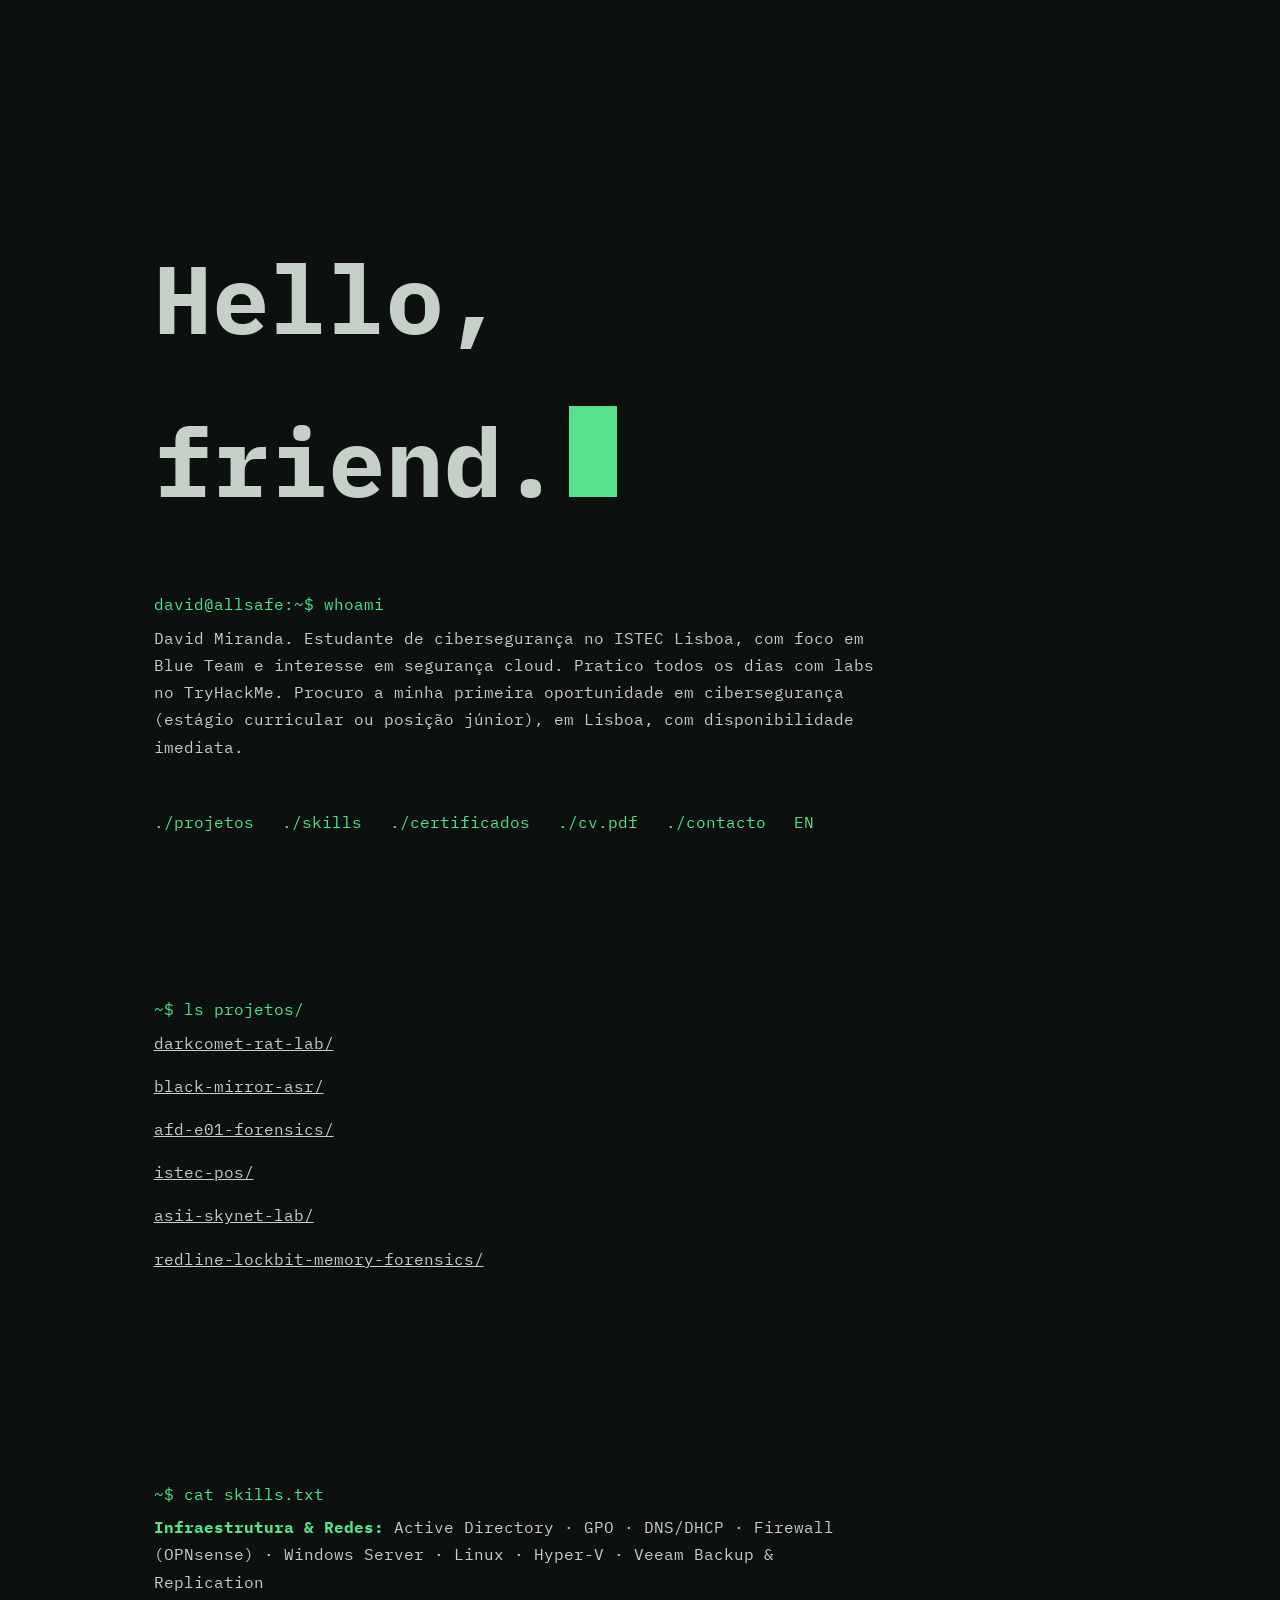
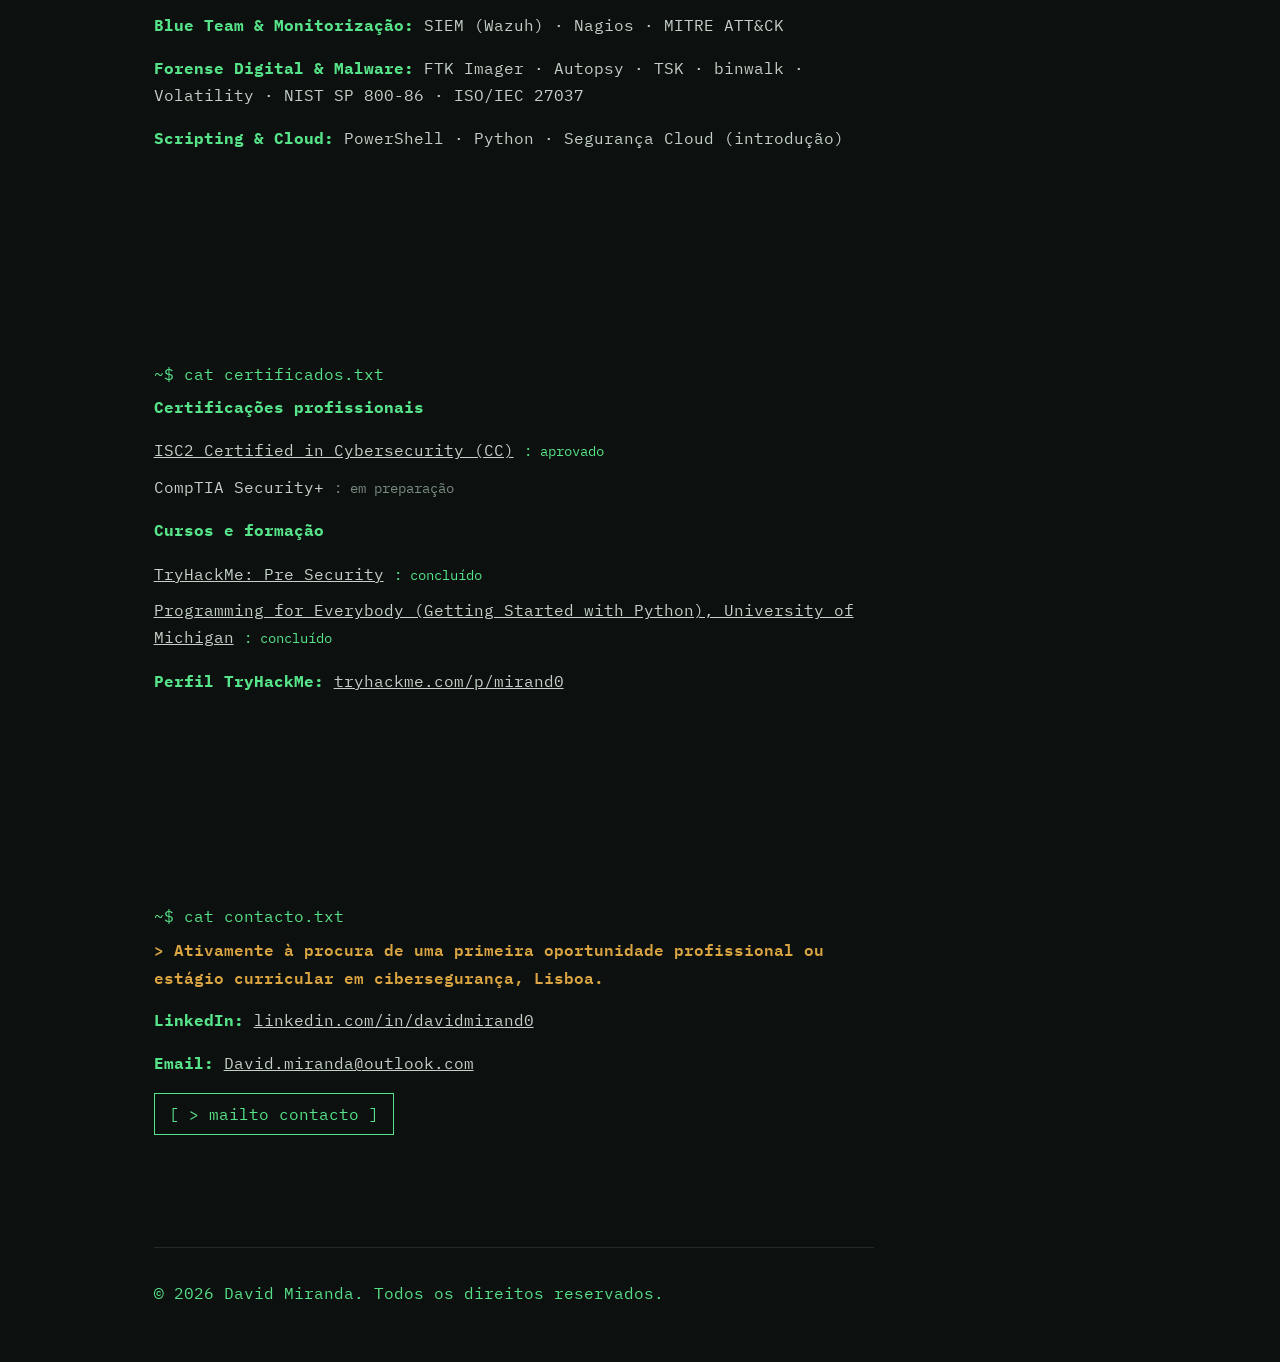
==== index.html @ 4b86c05f "rename CVs, add SIEM to skills, tighten wording" ====
<!doctype html>
<html lang="pt-PT">
<head>
  <meta charset="utf-8">
  <meta name="viewport" content="width=device-width, initial-scale=1">
  <title>David Miranda | Estudante de Cibersegurança</title>
  <meta name="description" content="David Miranda, Estudante de Cibersegurança em Lisboa (ISTEC), com foco em Blue Team. Labs práticos de análise de malware, forense digital e resposta a incidentes. À procura de uma primeira oportunidade profissional ou estágio curricular em cibersegurança, Lisboa.">
  <meta property="og:title" content="David Miranda | Estudante de Cibersegurança">
  <meta property="og:description" content="Estudante de cibersegurança em Lisboa (ISTEC), foco em Blue Team. Labs de malware, forense digital e resposta a incidentes.">
  <meta property="og:type" content="website">
  <meta property="og:url" content="https://david-allsafe.github.io">
  <meta name="twitter:card" content="summary">
  <link rel="canonical" href="https://david-allsafe.github.io/">
  <link rel="alternate" hreflang="pt-pt" href="https://david-allsafe.github.io/">
  <link rel="alternate" hreflang="en" href="https://david-allsafe.github.io/en/">
  <link rel="alternate" hreflang="x-default" href="https://david-allsafe.github.io/">
  <link href="https://fonts.googleapis.com/css2?family=IBM+Plex+Mono:wght@400;500;600&display=swap" rel="stylesheet">
  <link rel="stylesheet" href="assets/css/style.css">
</head>
<body>
  <main class="wrap">
    <section class="hero">
      <h1>Hello, friend.<span class="cursor"></span></h1>
      <p class="prompt"><span class="who">david@allsafe</span>:~$ whoami</p>
      <p class="out">David Miranda. Estudante de cibersegurança no ISTEC Lisboa, com foco em Blue Team e interesse em segurança cloud. Pratico todos os dias com labs no TryHackMe. Procuro a minha primeira oportunidade em cibersegurança (estágio curricular ou posição júnior), em Lisboa, com disponibilidade imediata.</p>
      <nav class="menu">
        <a href="#projetos">./projetos</a>
        <a href="#skills">./skills</a>
        <a href="#certificados">./certificados</a>
        <a href="assets/pdf/David-Miranda-CV-Cybersecurity-PT.pdf" target="_blank" rel="noopener">./cv.pdf</a>
        <a href="#contacto">./contacto</a>
        <a href="en/index.html">EN</a>
      </nav>
    </section>

    <section id="projetos">
      <p class="prompt">~$ ls projetos/</p>
      <p class="out"><a class="link-plain" href="projetos/darkcomet-rat-lab.html">darkcomet-rat-lab/</a></p>
      <p class="out"><a class="link-plain" href="projetos/black-mirror-asr.html">black-mirror-asr/</a></p>
      <p class="out"><a class="link-plain" href="projetos/afd-e01-forensics.html">afd-e01-forensics/</a></p>
      <p class="out"><a class="link-plain" href="projetos/istec-pos.html">istec-pos/</a></p>
      <p class="out"><a class="link-plain" href="projetos/asii-skynet-lab.html">asii-skynet-lab/</a></p>
      <p class="out"><a class="link-plain" href="projetos/redline-lockbit-memory-forensics.html">redline-lockbit-memory-forensics/</a></p>
    </section>

    <section id="skills">
      <p class="prompt">~$ cat skills.txt</p>
      <p class="out"><strong class="label-accent">Infraestrutura &amp; Redes:</strong> Active Directory · GPO · DNS/DHCP · Firewall (OPNsense) · Windows Server · Linux · Hyper-V · Veeam Backup &amp; Replication</p>
      <p class="out"><strong class="label-accent">Blue Team &amp; Monitorização:</strong> SIEM (Wazuh) · Nagios · MITRE ATT&amp;CK</p>
      <p class="out"><strong class="label-accent">Forense Digital &amp; Malware:</strong> FTK Imager · Autopsy · TSK · binwalk · Volatility · NIST SP 800-86 · ISO/IEC 27037</p>
      <p class="out"><strong class="label-accent">Scripting &amp; Cloud:</strong> PowerShell · Python · Segurança Cloud (introdução)</p>
    </section>

    <section id="certificados">
      <p class="prompt">~$ cat certificados.txt</p>
      <p class="out"><strong class="label-accent">Certificações profissionais</strong></p>
      <ul class="certs out">
        <li><a class="link-plain" href="https://www.credly.com/badges/8df6ef1b-4b24-4342-822d-d12e6c65b295/linked_in_profile" target="_blank" rel="noopener">ISC2 Certified in Cybersecurity (CC)</a> <span class="status done">: aprovado</span></li>
        <li>CompTIA Security+ <span class="status">: em preparação</span></li>
      </ul>
      <p class="out"><strong class="label-accent">Cursos e formação</strong></p>
      <ul class="certs out">
        <li><a class="link-plain" href="https://tryhackme.com/certificate/THM-VMQDNPASMS" target="_blank" rel="noopener">TryHackMe: Pre Security</a> <span class="status done">: concluído</span></li>
        <li><a class="link-plain" href="https://www.coursera.org/account/accomplishments/verify/I15FJKMC2913" target="_blank" rel="noopener">Programming for Everybody (Getting Started with Python), University of Michigan</a> <span class="status done">: concluído</span></li>
      </ul>
      <p class="out"><strong class="label-accent">Perfil TryHackMe:</strong> <a class="link-plain" href="https://tryhackme.com/p/mirand0" target="_blank" rel="noopener">tryhackme.com/p/mirand0</a></p>
    </section>

    <section id="contacto">
      <p class="prompt">~$ cat contacto.txt</p>
      <p class="out warn-line">&gt; Ativamente à procura de uma primeira oportunidade profissional ou estágio curricular em cibersegurança, Lisboa.</p>
      <p class="out"><strong class="label-accent">LinkedIn:</strong> <a class="link-plain" href="https://www.linkedin.com/in/davidmirand0/" target="_blank" rel="noopener">linkedin.com/in/davidmirand0</a></p>
      <p class="out"><strong class="label-accent">Email:</strong> <a class="link-plain" href="mailto:David.miranda@outlook.com">David.miranda@outlook.com</a></p>
      <p class="out"><a class="btn" href="mailto:David.miranda@outlook.com">[ &gt; mailto contacto ]</a></p>
    </section>
    <footer class="foot">
      <p class="prompt">&copy; 2026 David Miranda. Todos os direitos reservados.</p>
    </footer>
  </main>
</body>
</html>
---- assets/css/style.css ----
:root {
  --bg: #0c100e;
  --fg: #c5d1c8;
  --dim: #7a8c80;
  --accent: #57e389;
  --warn: #d9a441;
  --rule: #1f2b24;
}

* { box-sizing: border-box; }
html { background: var(--bg); color-scheme: dark; }
body {
  margin: 0;
  background: var(--bg);
  color: var(--fg);
  font: 400 1rem/1.7 "IBM Plex Mono", monospace;
}

.wrap {
  max-width: 72ch;
  margin-left: clamp(1.25rem, 12vw, 11rem);
  margin-right: 1.25rem;
}

a { color: var(--accent); text-decoration: underline; }
a:hover { color: #fff; }

.hero { min-height: 100vh; display: flex; flex-direction: column; justify-content: flex-end; padding: 4rem 0; }
.hero h1 { font-size: clamp(2.4rem, 9vw, 6rem); margin: 0 0 3rem; }

@media (max-width: 600px) {
  .hero { min-height: 60vh; padding: 3rem 0 2rem; }
}

.cursor {
  display: inline-block;
  width: 0.5em;
  height: 0.95em;
  background: var(--accent);
  animation: blink 1.1s steps(1) infinite;
  margin-left: 0.1em;
}
@keyframes blink { 50% { opacity: 0; } }

.prompt { margin: 0 0 0.4rem; color: var(--accent); }
.prompt .who { color: var(--accent); }
.out { margin: 0 0 1rem; }

.menu { display: flex; gap: 1.75rem; margin-top: 2rem; }
.menu a { text-decoration: none; }

section { padding: 6rem 0; }

.certs { list-style: none; padding: 0; margin: 1rem 0; }
.certs li { margin-bottom: 0.6rem; }
.certs .status { color: var(--dim); font-size: 0.85rem; }
.certs .status.done { color: var(--accent); }

.warn-line { color: var(--warn); font-weight: 600; }
.btn { display: inline-block; border: 1px solid var(--accent); padding: 0.4rem 0.9rem; text-decoration: none; }
.btn:hover { background: var(--accent); color: var(--bg); }
.foot { padding: 2rem 0 3rem; border-top: 1px solid var(--rule); }

.label-accent { color: var(--accent); }
.link-plain { color: var(--fg); }
.link-plain:hover { color: var(--accent); }
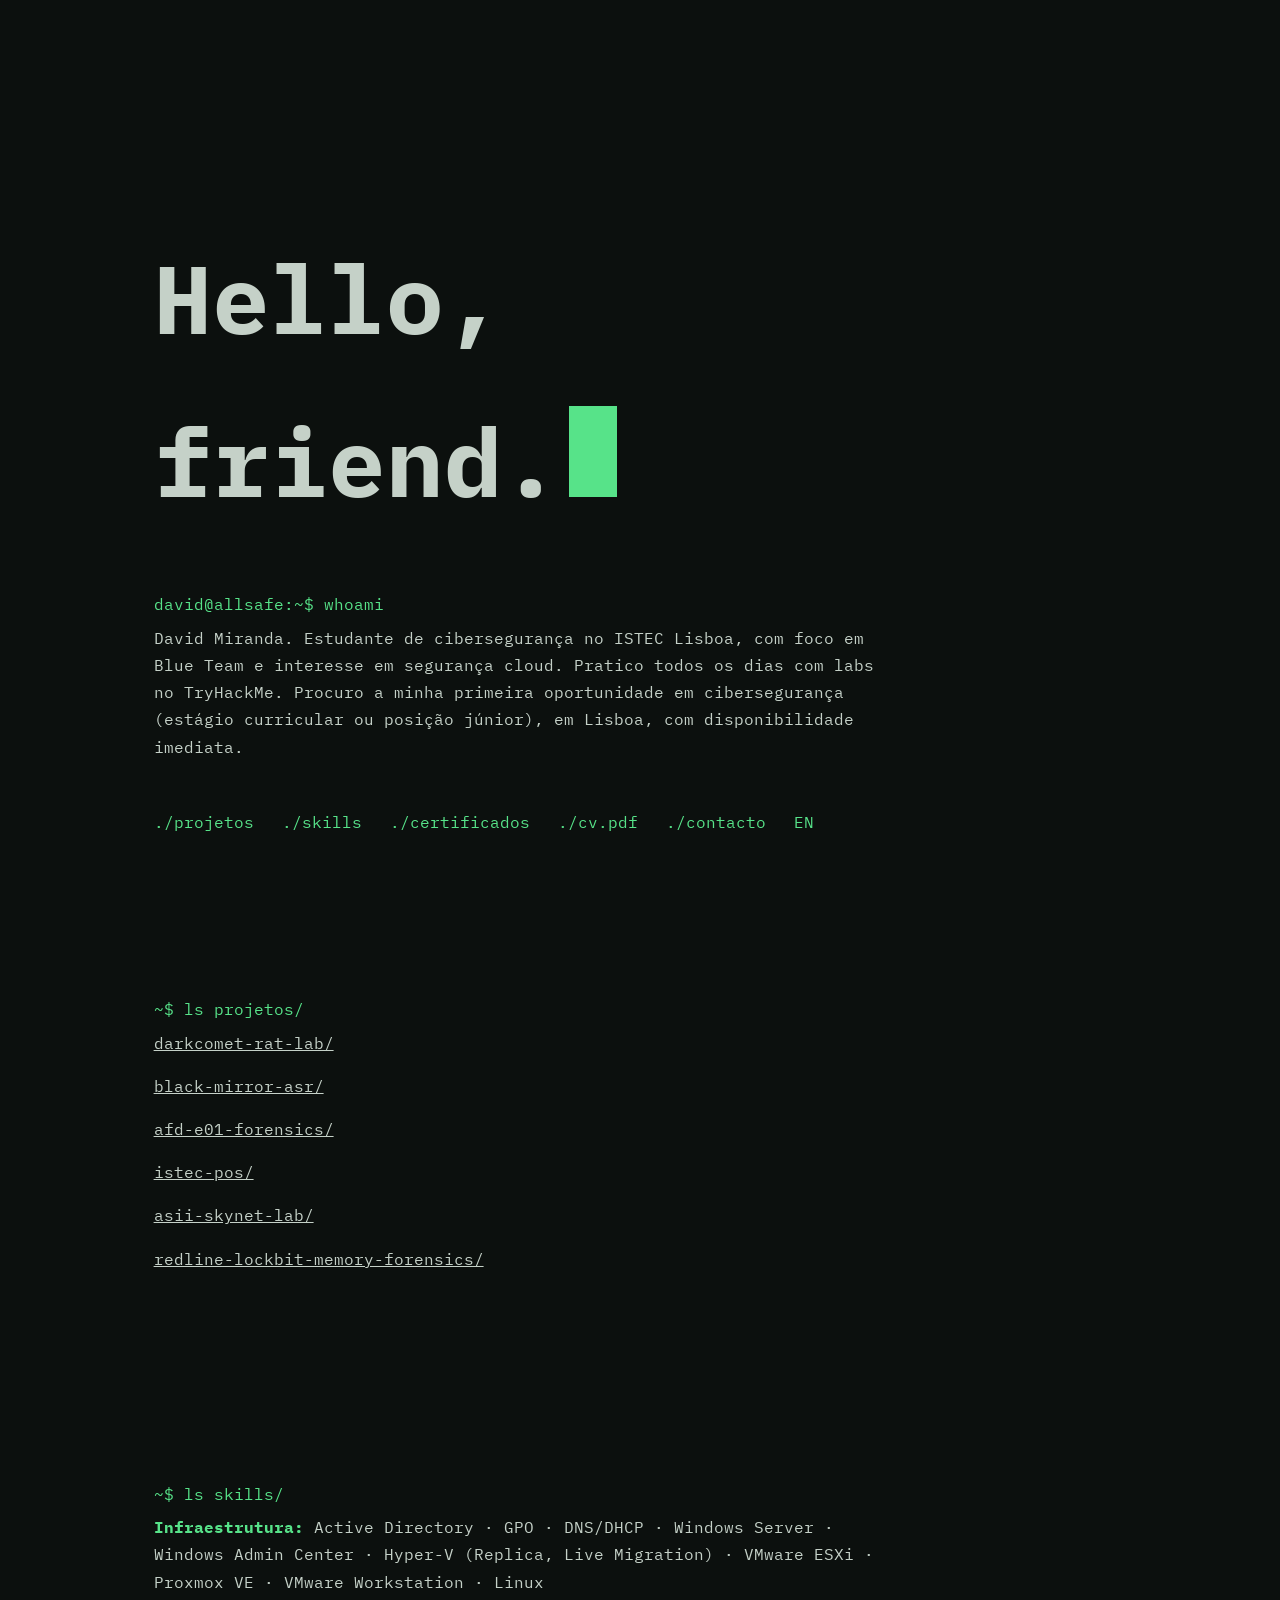
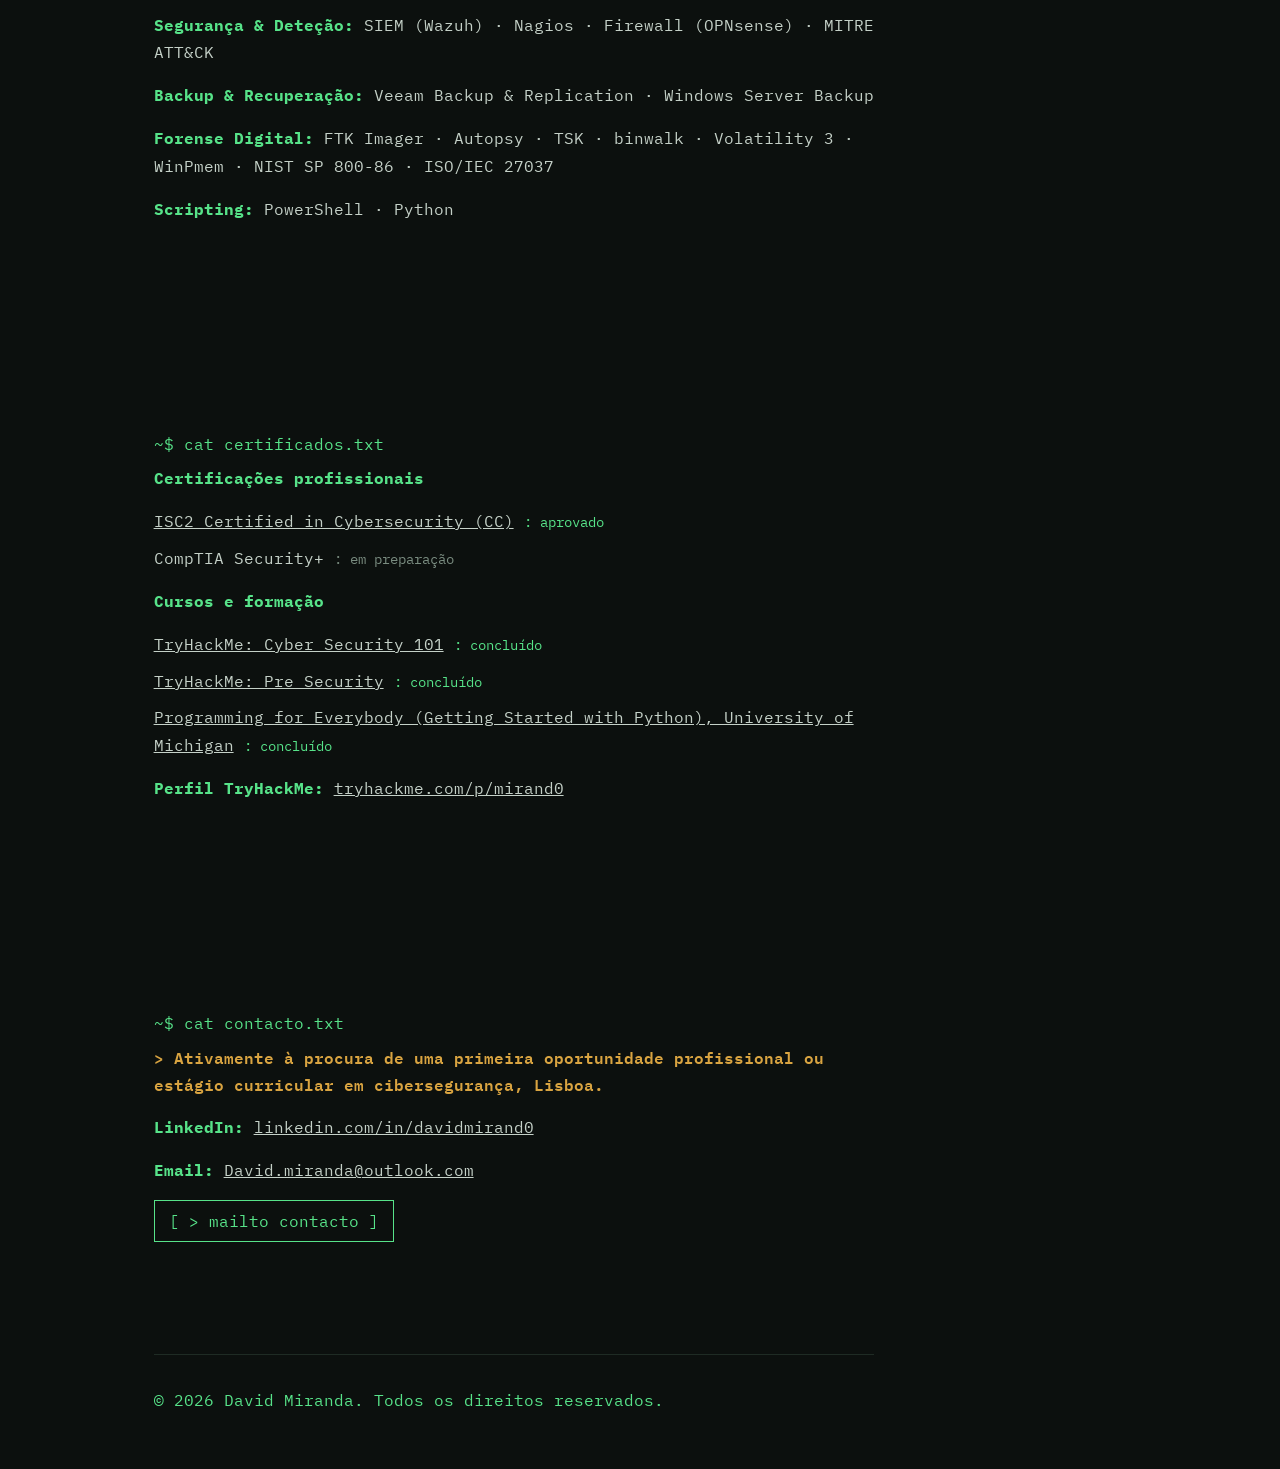
==== commit df0507d0: "Adiciona Cyber Security 101, repõe skills em 5 categorias e atualiza CVs" ====
--- a/index.html
+++ b/index.html
@@ -44,11 +44,12 @@
     </section>
 
     <section id="skills">
-      <p class="prompt">~$ cat skills.txt</p>
-      <p class="out"><strong class="label-accent">Infraestrutura &amp; Redes:</strong> Active Directory · GPO · DNS/DHCP · Firewall (OPNsense) · Windows Server · Linux · Hyper-V · Veeam Backup &amp; Replication</p>
-      <p class="out"><strong class="label-accent">Blue Team &amp; Monitorização:</strong> SIEM (Wazuh) · Nagios · MITRE ATT&amp;CK</p>
-      <p class="out"><strong class="label-accent">Forense Digital &amp; Malware:</strong> FTK Imager · Autopsy · TSK · binwalk · Volatility · NIST SP 800-86 · ISO/IEC 27037</p>
-      <p class="out"><strong class="label-accent">Scripting &amp; Cloud:</strong> PowerShell · Python · Segurança Cloud (introdução)</p>
+      <p class="prompt">~$ ls skills/</p>
+      <p class="out"><strong class="label-accent">Infraestrutura:</strong> Active Directory · GPO · DNS/DHCP · Windows Server · Windows Admin Center · Hyper-V (Replica, Live Migration) · VMware ESXi · Proxmox VE · VMware Workstation · Linux</p>
+      <p class="out"><strong class="label-accent">Segurança &amp; Deteção:</strong> SIEM (Wazuh) · Nagios · Firewall (OPNsense) · MITRE ATT&amp;CK</p>
+      <p class="out"><strong class="label-accent">Backup &amp; Recuperação:</strong> Veeam Backup &amp; Replication · Windows Server Backup</p>
+      <p class="out"><strong class="label-accent">Forense Digital:</strong> FTK Imager · Autopsy · TSK · binwalk · Volatility 3 · WinPmem · NIST SP 800-86 · ISO/IEC 27037</p>
+      <p class="out"><strong class="label-accent">Scripting:</strong> PowerShell · Python</p>
     </section>
 
     <section id="certificados">
@@ -60,6 +61,7 @@
       </ul>
       <p class="out"><strong class="label-accent">Cursos e formação</strong></p>
       <ul class="certs out">
+        <li><a class="link-plain" href="https://tryhackme.com/certificate/THM-J9HGJUONCI" target="_blank" rel="noopener">TryHackMe: Cyber Security 101</a> <span class="status done">: concluído</span></li>
         <li><a class="link-plain" href="https://tryhackme.com/certificate/THM-VMQDNPASMS" target="_blank" rel="noopener">TryHackMe: Pre Security</a> <span class="status done">: concluído</span></li>
         <li><a class="link-plain" href="https://www.coursera.org/account/accomplishments/verify/I15FJKMC2913" target="_blank" rel="noopener">Programming for Everybody (Getting Started with Python), University of Michigan</a> <span class="status done">: concluído</span></li>
       </ul>
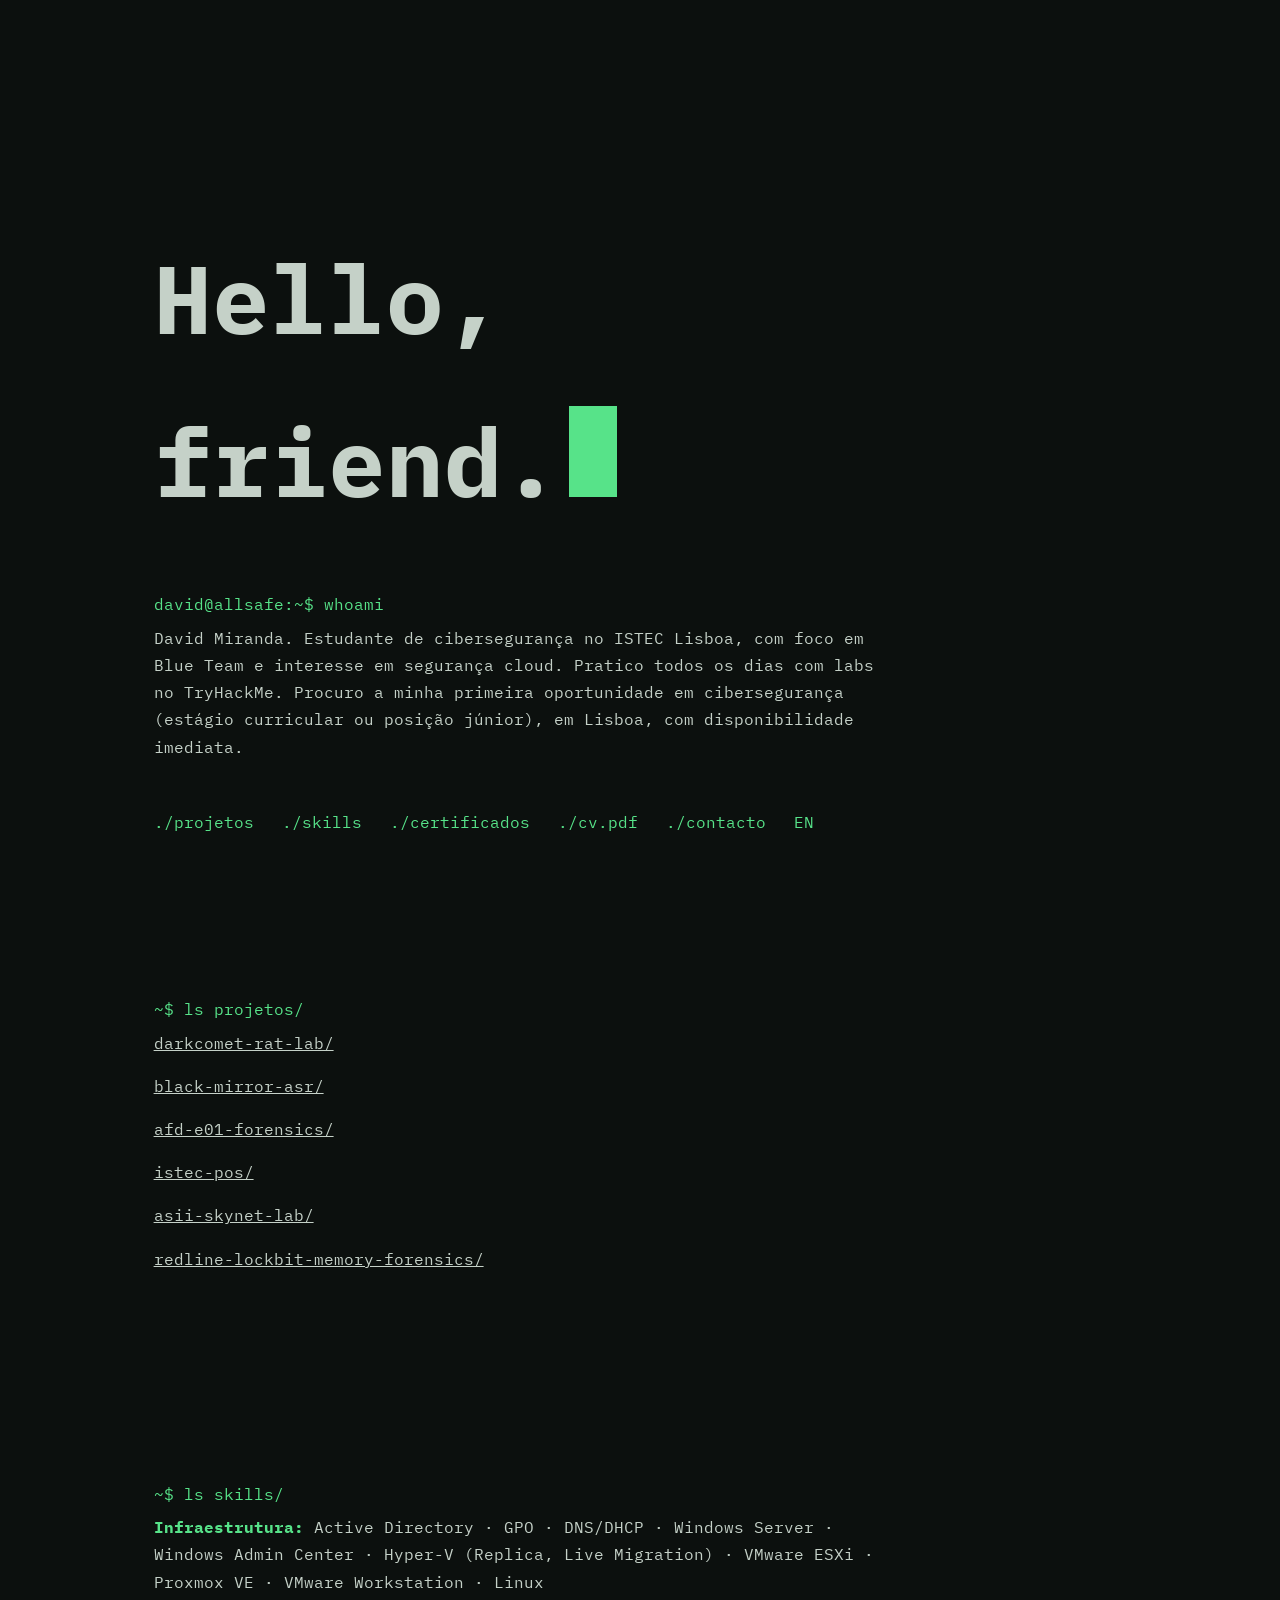
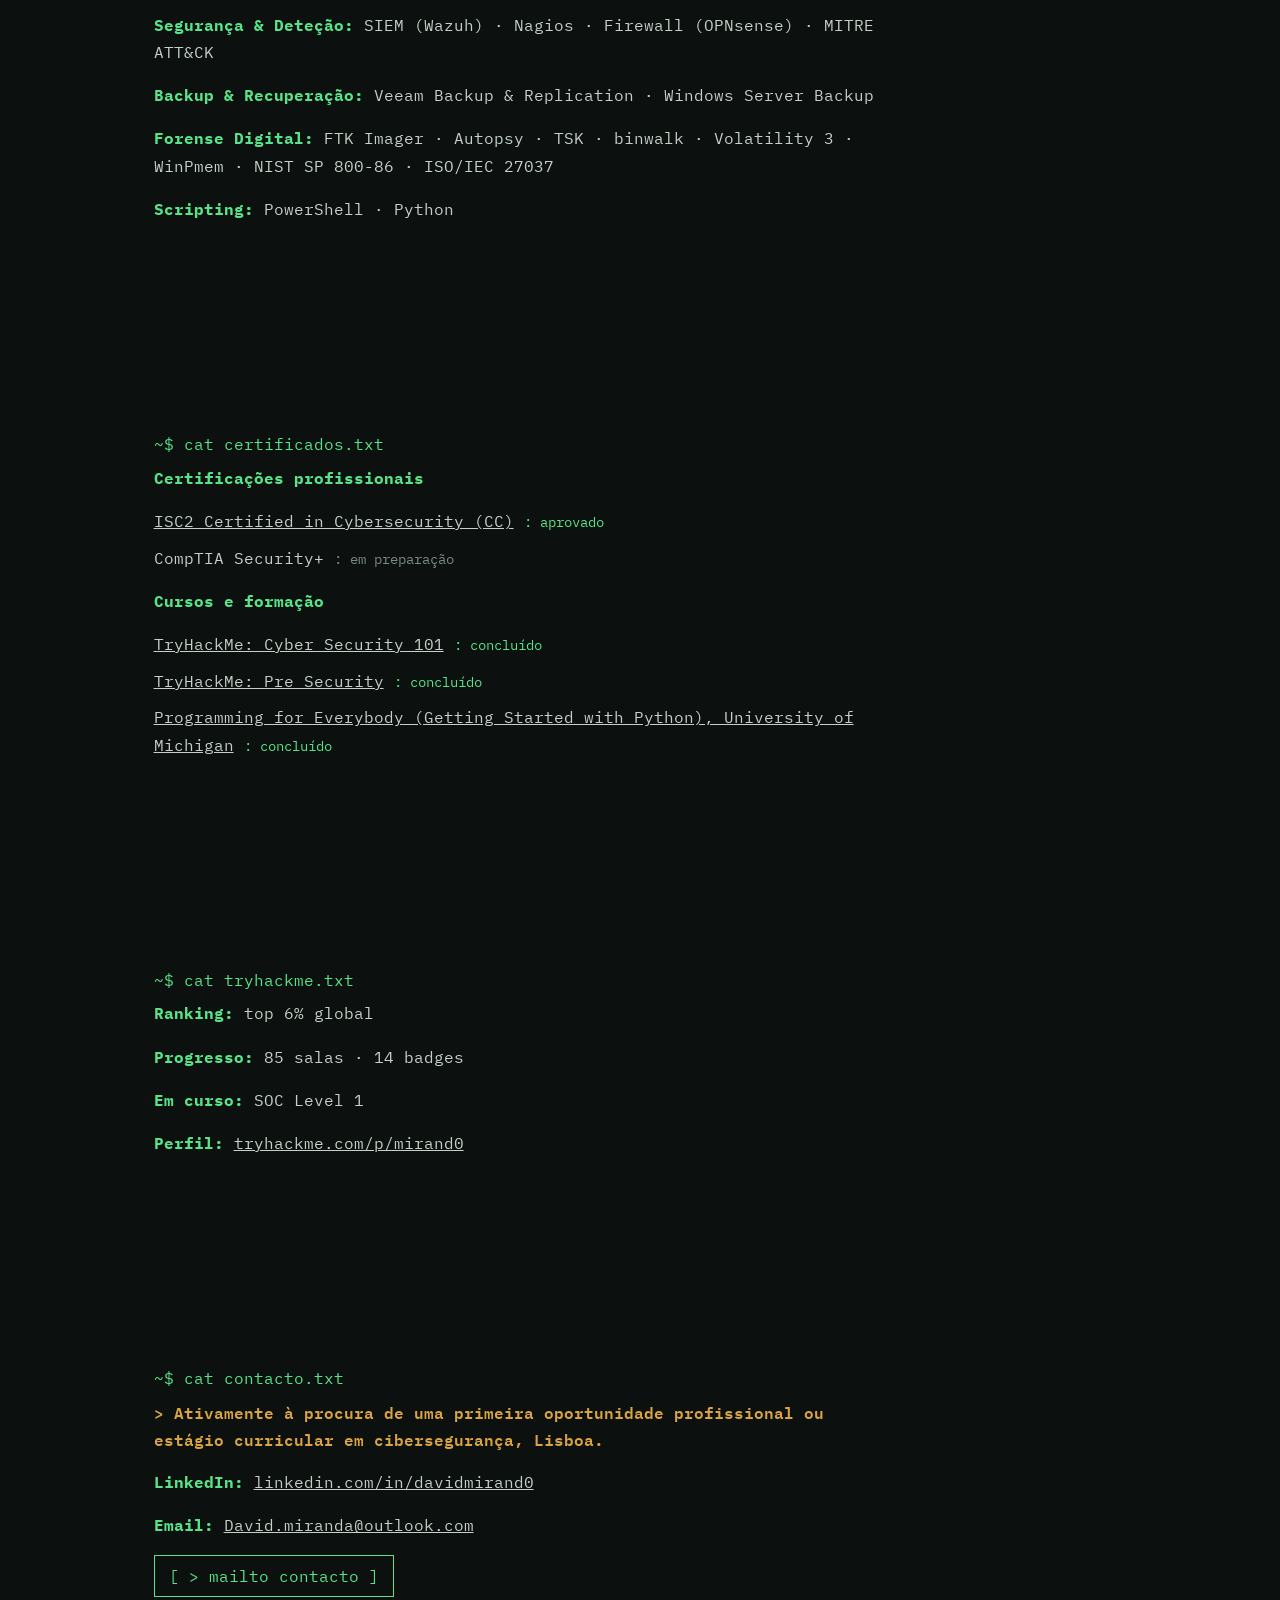
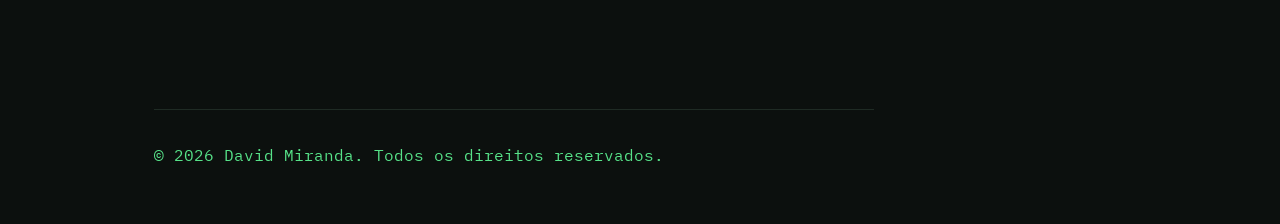
==== commit 0b443b9c: "Secção TryHackMe" ====
--- a/index.html
+++ b/index.html
@@ -65,7 +65,14 @@
         <li><a class="link-plain" href="https://tryhackme.com/certificate/THM-VMQDNPASMS" target="_blank" rel="noopener">TryHackMe: Pre Security</a> <span class="status done">: concluído</span></li>
         <li><a class="link-plain" href="https://www.coursera.org/account/accomplishments/verify/I15FJKMC2913" target="_blank" rel="noopener">Programming for Everybody (Getting Started with Python), University of Michigan</a> <span class="status done">: concluído</span></li>
       </ul>
-      <p class="out"><strong class="label-accent">Perfil TryHackMe:</strong> <a class="link-plain" href="https://tryhackme.com/p/mirand0" target="_blank" rel="noopener">tryhackme.com/p/mirand0</a></p>
+    </section>
+
+    <section id="tryhackme">
+      <p class="prompt">~$ cat tryhackme.txt</p>
+      <p class="out"><strong class="label-accent">Ranking:</strong> top 6% global</p>
+      <p class="out"><strong class="label-accent">Progresso:</strong> 85 salas · 14 badges</p>
+      <p class="out"><strong class="label-accent">Em curso:</strong> SOC Level 1</p>
+      <p class="out"><strong class="label-accent">Perfil:</strong> <a class="link-plain" href="https://tryhackme.com/p/mirand0" target="_blank" rel="noopener">tryhackme.com/p/mirand0</a></p>
     </section>
 
     <section id="contacto">
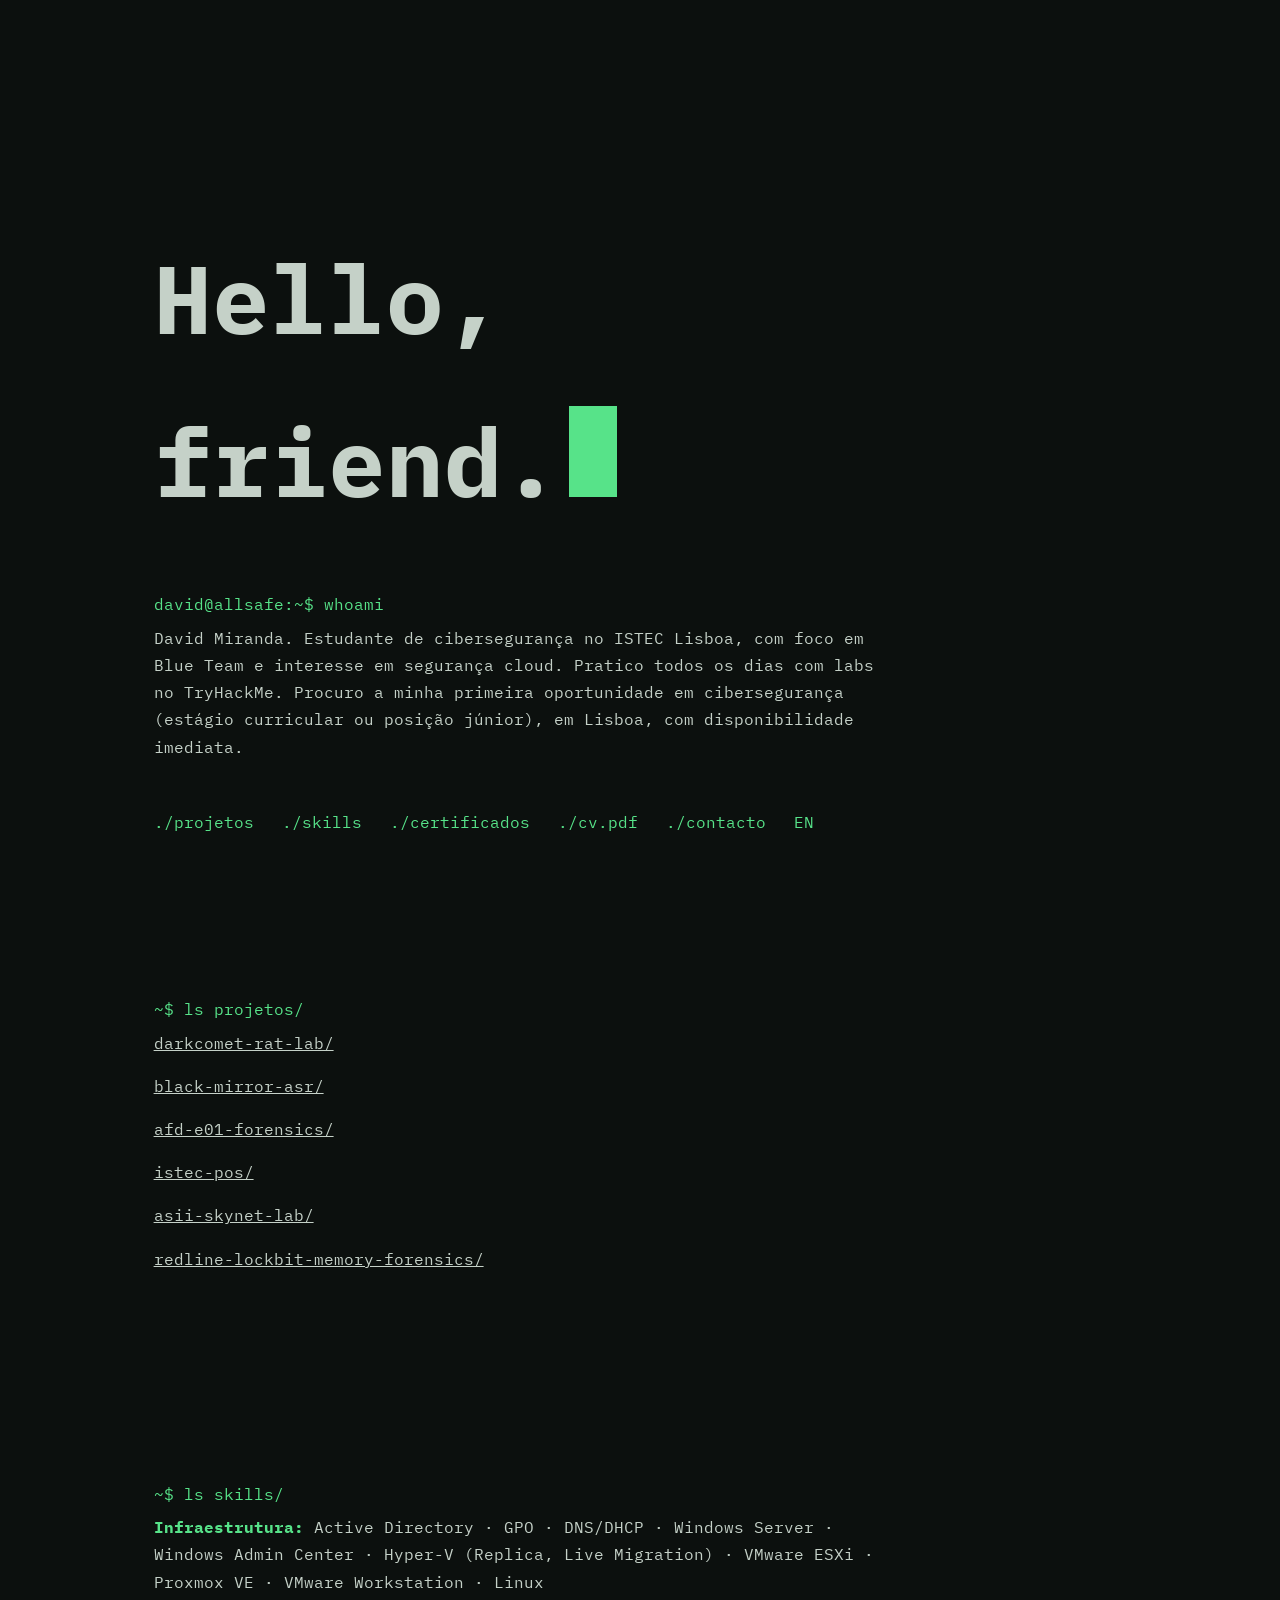
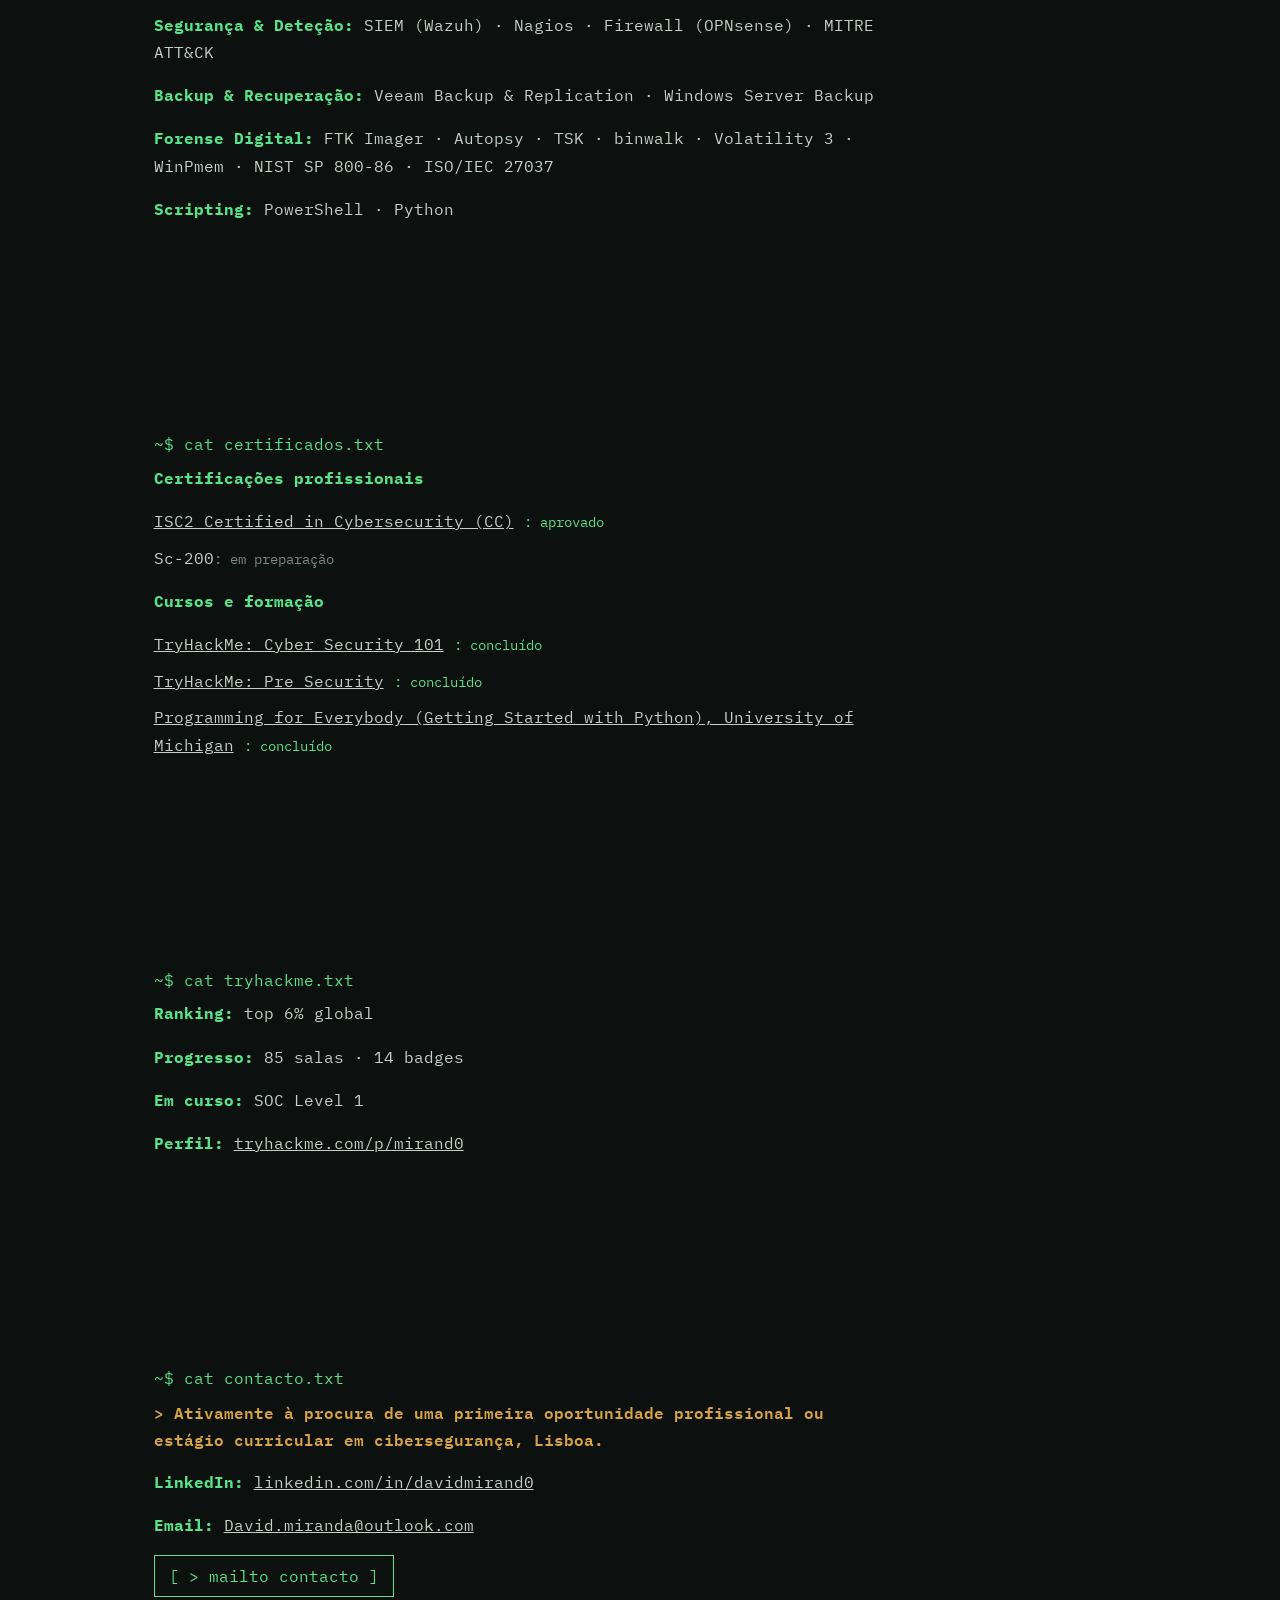
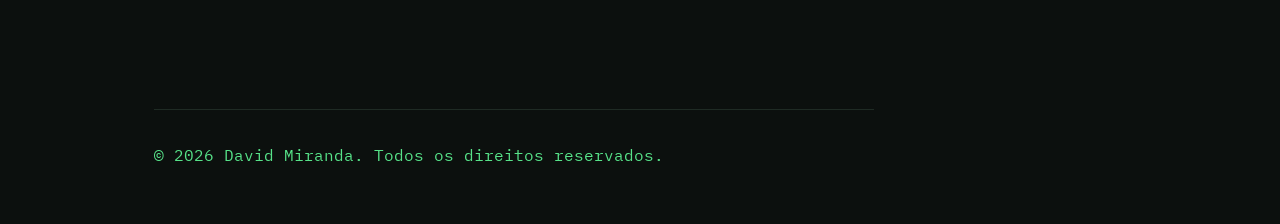
==== commit 27feac0b: "Atualiza index" ====
--- a/index.html
+++ b/index.html
@@ -57,7 +57,7 @@
       <p class="out"><strong class="label-accent">Certificações profissionais</strong></p>
       <ul class="certs out">
         <li><a class="link-plain" href="https://www.credly.com/badges/8df6ef1b-4b24-4342-822d-d12e6c65b295/linked_in_profile" target="_blank" rel="noopener">ISC2 Certified in Cybersecurity (CC)</a> <span class="status done">: aprovado</span></li>
-        <li>CompTIA Security+ <span class="status">: em preparação</span></li>
+        <li>Sc-200<span class="status">: em preparação</span></li>
       </ul>
       <p class="out"><strong class="label-accent">Cursos e formação</strong></p>
       <ul class="certs out">
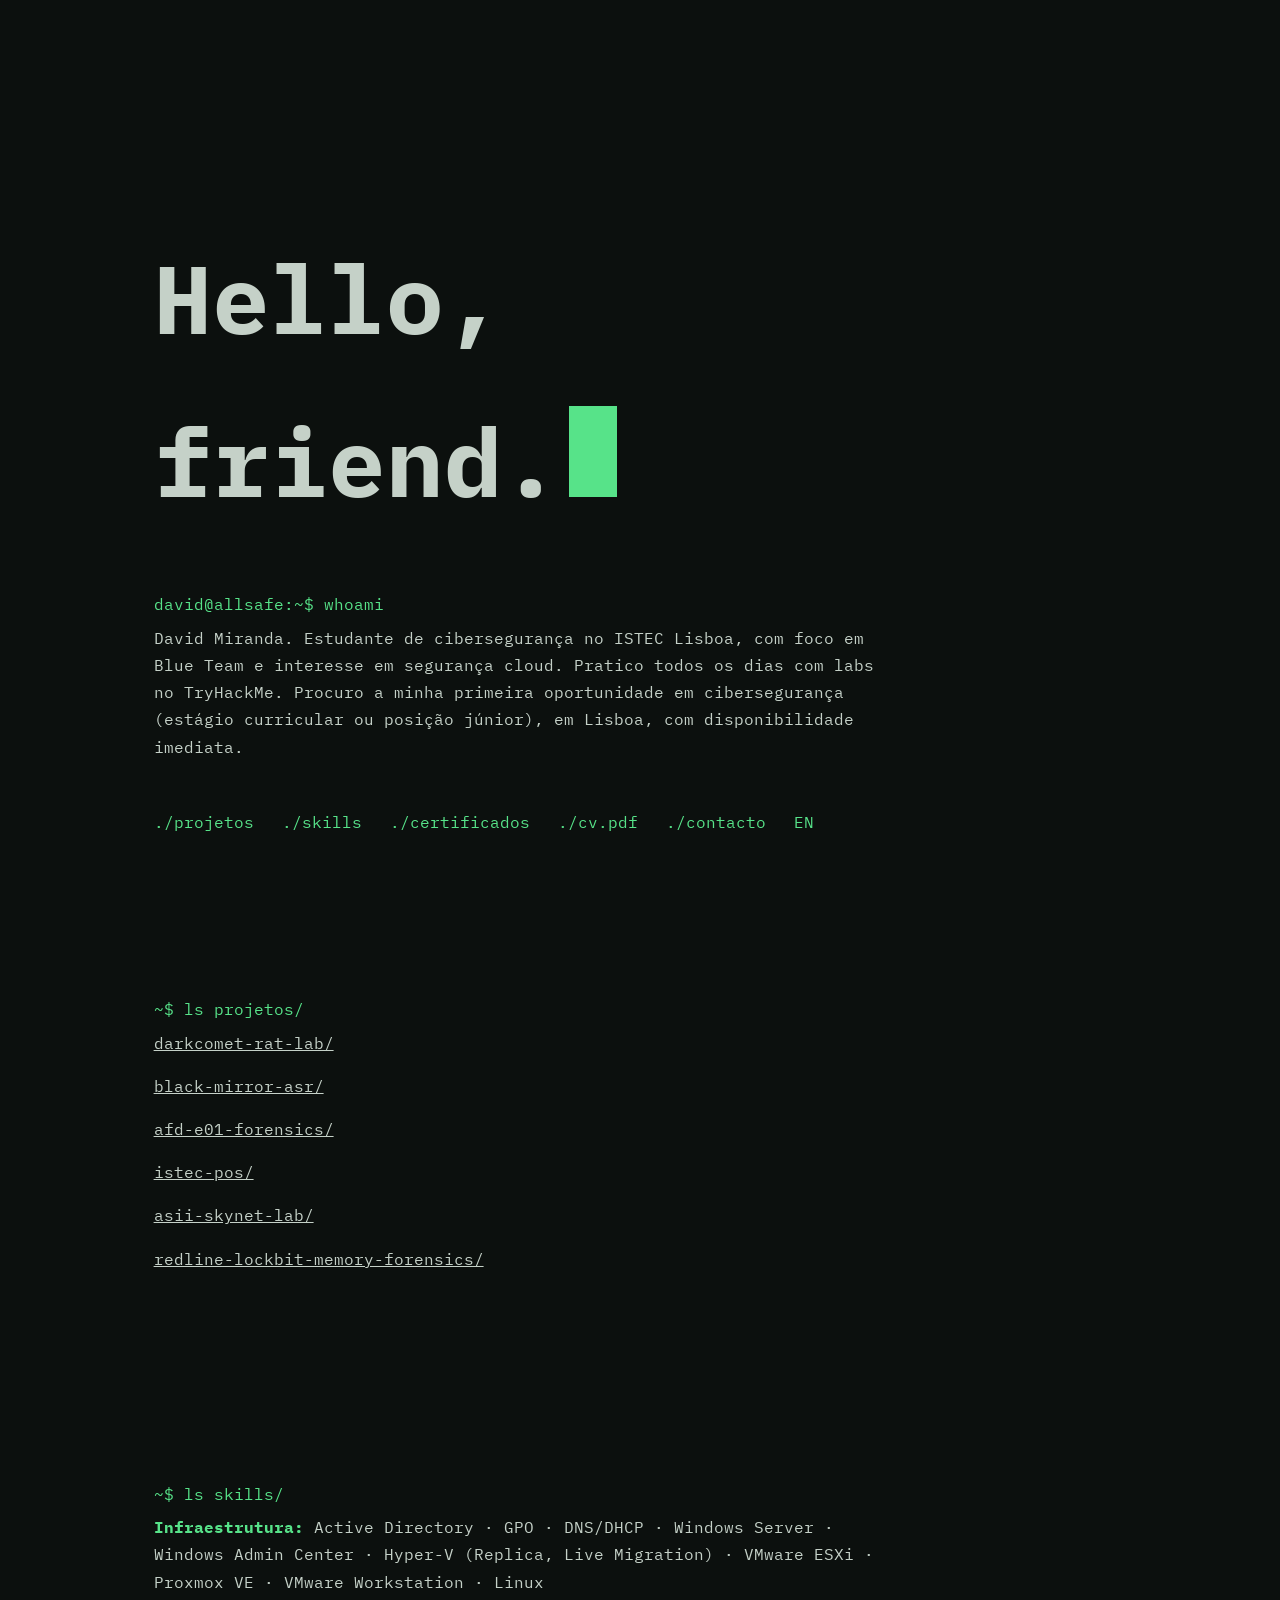
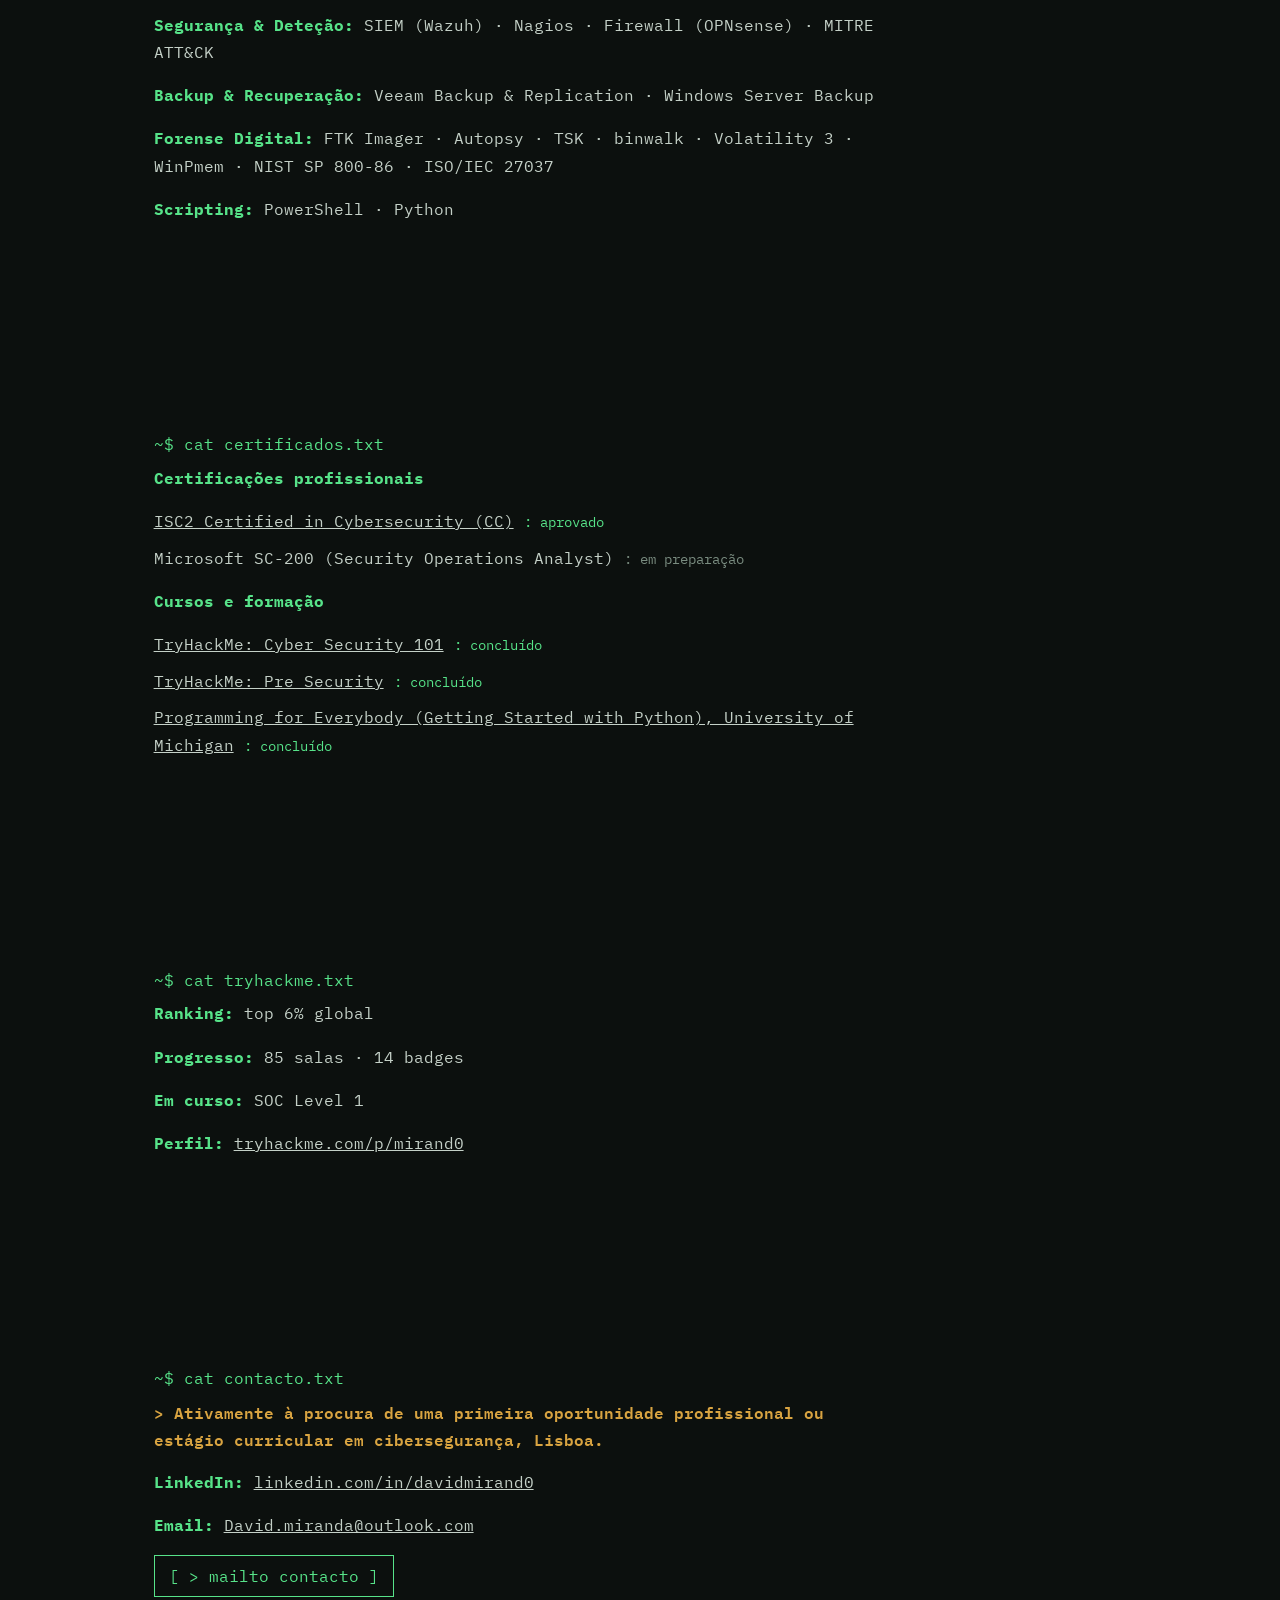
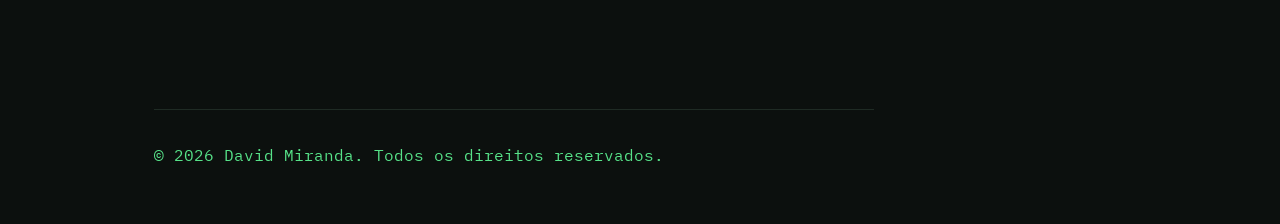
==== commit 77023018: "Corrige SC-200 e remove CV antigo" ====
--- a/index.html
+++ b/index.html
@@ -57,7 +57,7 @@
       <p class="out"><strong class="label-accent">Certificações profissionais</strong></p>
       <ul class="certs out">
         <li><a class="link-plain" href="https://www.credly.com/badges/8df6ef1b-4b24-4342-822d-d12e6c65b295/linked_in_profile" target="_blank" rel="noopener">ISC2 Certified in Cybersecurity (CC)</a> <span class="status done">: aprovado</span></li>
-        <li>Sc-200<span class="status">: em preparação</span></li>
+        <li>Microsoft SC-200 (Security Operations Analyst) <span class="status">: em preparação</span></li>
       </ul>
       <p class="out"><strong class="label-accent">Cursos e formação</strong></p>
       <ul class="certs out">
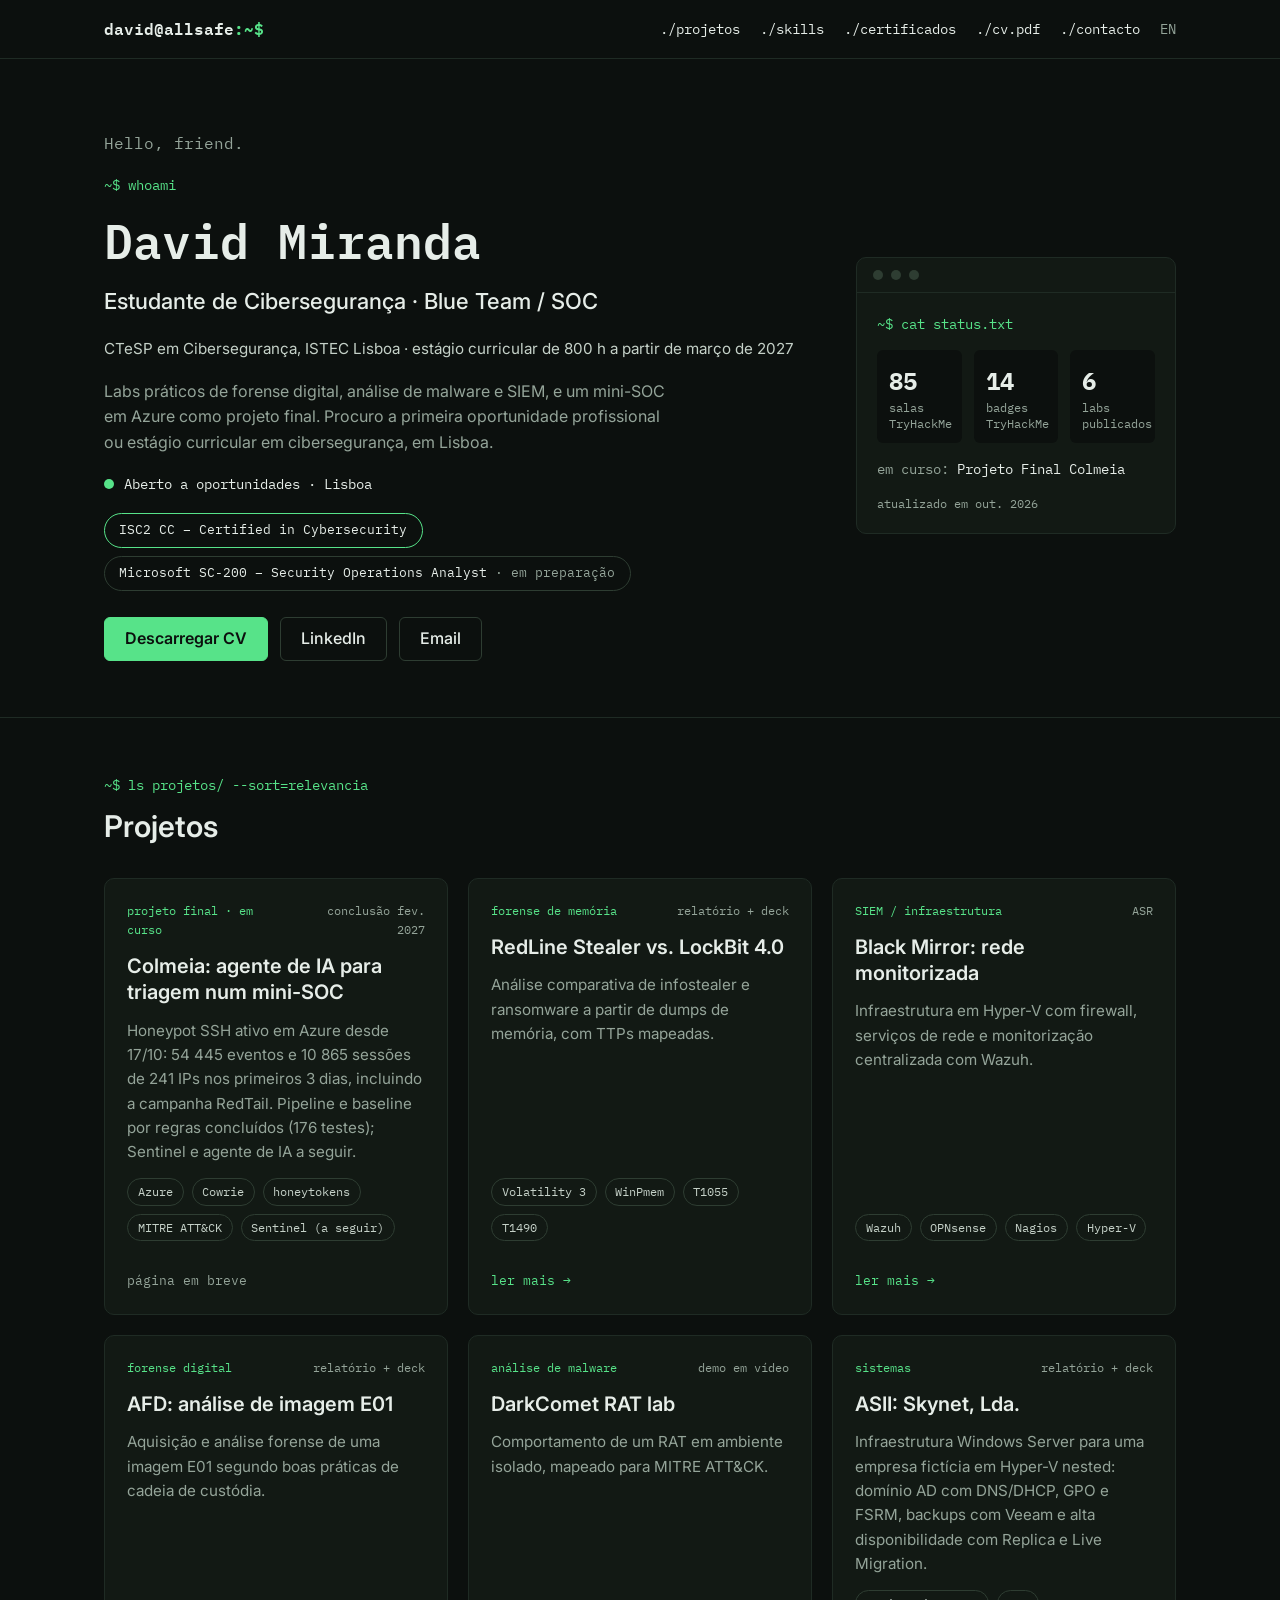
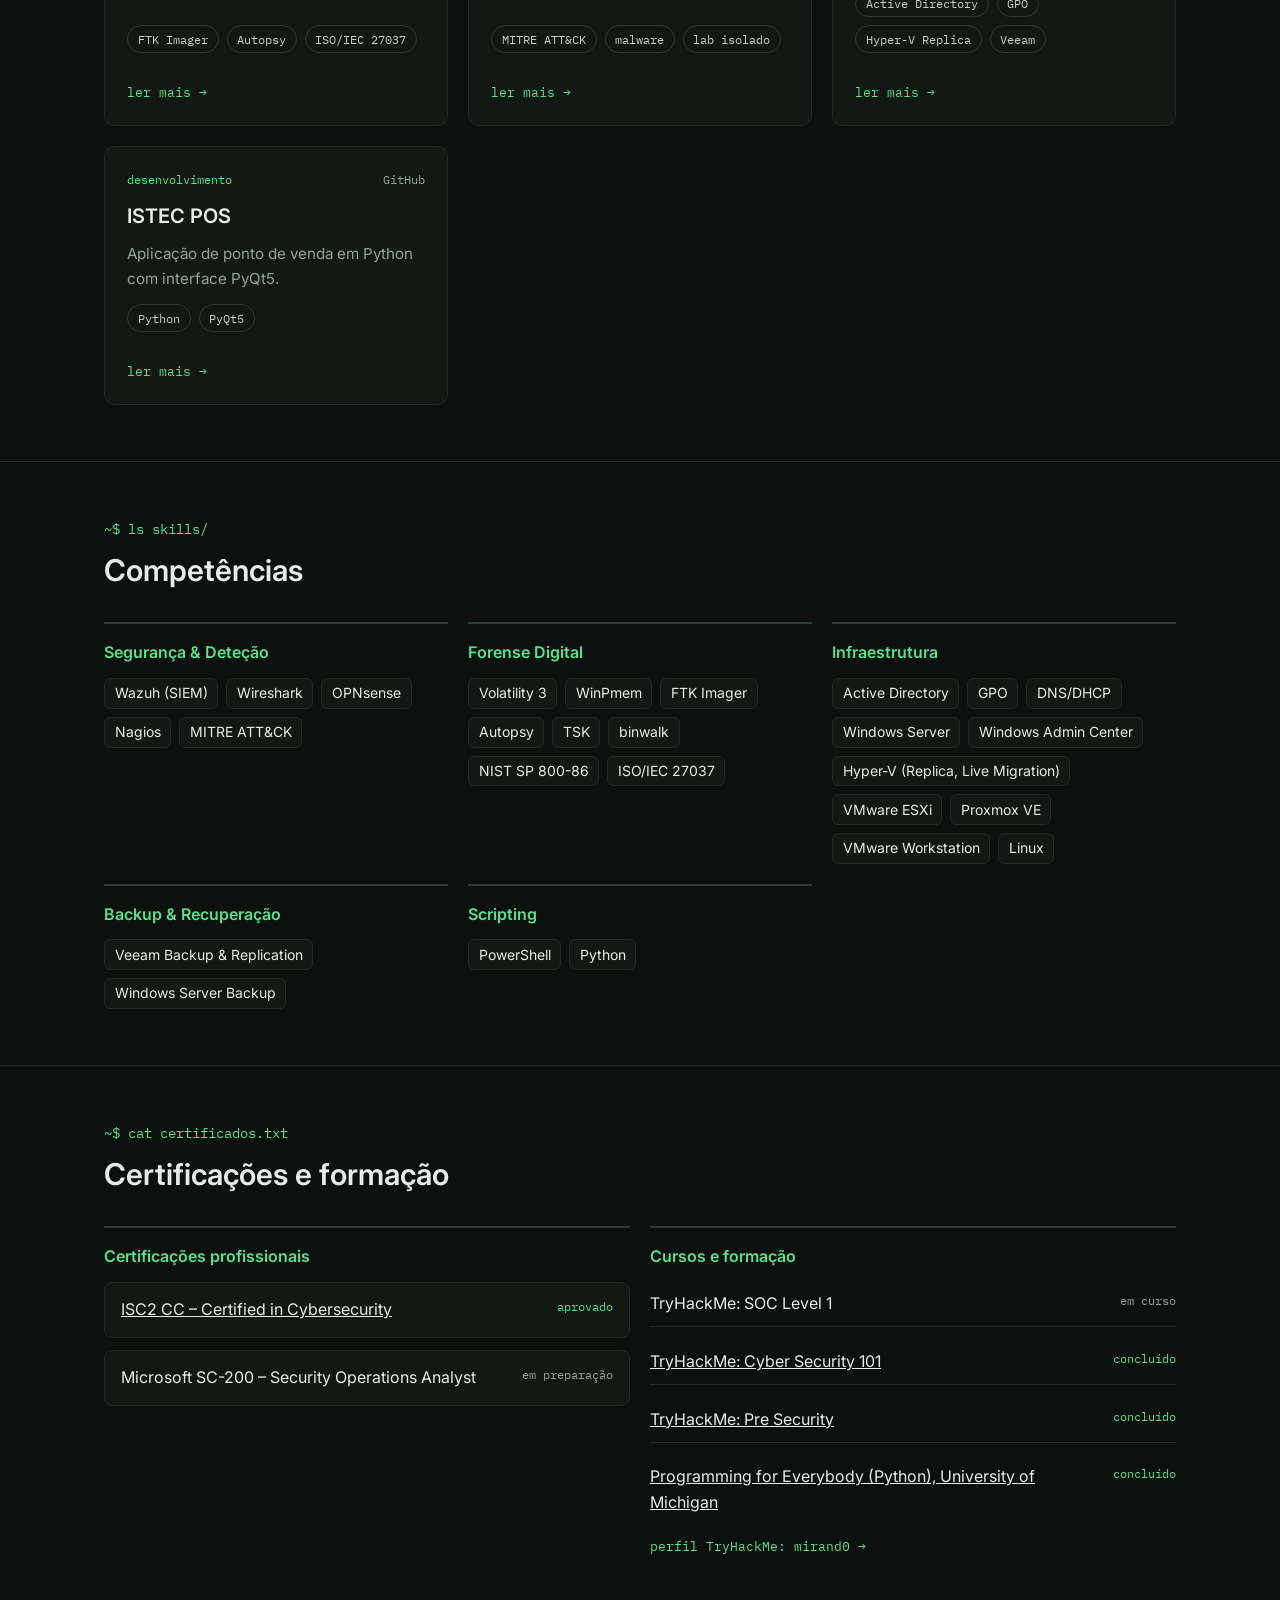
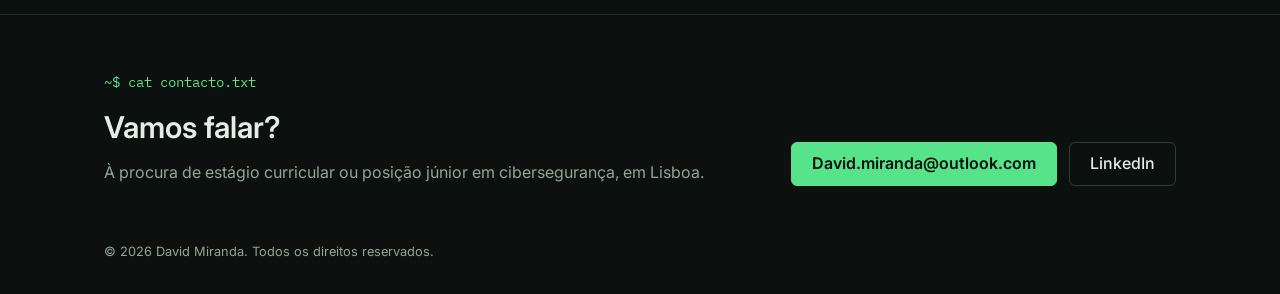
==== commit 191fe486: "Novo design da homepage, og:image e CVs atualizados" ====
--- a/index.html
+++ b/index.html
@@ -4,87 +4,196 @@
   <meta charset="utf-8">
   <meta name="viewport" content="width=device-width, initial-scale=1">
   <title>David Miranda | Estudante de Cibersegurança</title>
-  <meta name="description" content="David Miranda, Estudante de Cibersegurança em Lisboa (ISTEC), com foco em Blue Team. Labs práticos de análise de malware, forense digital e resposta a incidentes. À procura de uma primeira oportunidade profissional ou estágio curricular em cibersegurança, Lisboa.">
+  <meta name="description" content="David Miranda, estudante de cibersegurança no ISTEC Lisboa, com foco em Blue Team e SOC. Labs práticos de forense digital, análise de malware e SIEM, e um mini-SOC em Azure como projeto final. À procura de estágio curricular ou posição júnior em Lisboa.">
   <meta property="og:title" content="David Miranda | Estudante de Cibersegurança">
-  <meta property="og:description" content="Estudante de cibersegurança em Lisboa (ISTEC), foco em Blue Team. Labs de malware, forense digital e resposta a incidentes.">
+  <meta property="og:description" content="Estudante de cibersegurança no ISTEC Lisboa, foco em Blue Team e SOC. Forense digital, análise de malware, SIEM e um mini-SOC em Azure.">
   <meta property="og:type" content="website">
-  <meta property="og:url" content="https://david-allsafe.github.io">
-  <meta name="twitter:card" content="summary">
+  <meta property="og:url" content="https://david-allsafe.github.io/">
+  <meta property="og:image" content="https://david-allsafe.github.io/assets/img/og-image.png">
+  <meta property="og:image:width" content="1200">
+  <meta property="og:image:height" content="630">
+  <meta name="twitter:card" content="summary_large_image">
   <link rel="canonical" href="https://david-allsafe.github.io/">
   <link rel="alternate" hreflang="pt-pt" href="https://david-allsafe.github.io/">
   <link rel="alternate" hreflang="en" href="https://david-allsafe.github.io/en/">
   <link rel="alternate" hreflang="x-default" href="https://david-allsafe.github.io/">
-  <link href="https://fonts.googleapis.com/css2?family=IBM+Plex+Mono:wght@400;500;600&display=swap" rel="stylesheet">
-  <link rel="stylesheet" href="assets/css/style.css">
+  <link rel="preconnect" href="https://fonts.googleapis.com">
+  <link rel="preconnect" href="https://fonts.gstatic.com" crossorigin>
+  <link href="https://fonts.googleapis.com/css2?family=IBM+Plex+Mono:wght@400;500;600&amp;family=Inter:wght@400;500;600&amp;display=swap" rel="stylesheet">
+  <link rel="stylesheet" href="assets/css/home.css">
 </head>
 <body>
-  <main class="wrap">
-    <section class="hero">
-      <h1>Hello, friend.<span class="cursor"></span></h1>
-      <p class="prompt"><span class="who">david@allsafe</span>:~$ whoami</p>
-      <p class="out">David Miranda. Estudante de cibersegurança no ISTEC Lisboa, com foco em Blue Team e interesse em segurança cloud. Pratico todos os dias com labs no TryHackMe. Procuro a minha primeira oportunidade em cibersegurança (estágio curricular ou posição júnior), em Lisboa, com disponibilidade imediata.</p>
-      <nav class="menu">
+  <header class="topbar">
+    <div class="container">
+      <a class="brand" href="#top">david@allsafe<span>:~$</span></a>
+      <nav class="menu" aria-label="Navegação principal">
         <a href="#projetos">./projetos</a>
         <a href="#skills">./skills</a>
         <a href="#certificados">./certificados</a>
         <a href="assets/pdf/David-Miranda-CV-Cybersecurity-PT.pdf" target="_blank" rel="noopener">./cv.pdf</a>
         <a href="#contacto">./contacto</a>
-        <a href="en/index.html">EN</a>
+        <a class="lang" href="en/index.html" hreflang="en">EN</a>
       </nav>
+    </div>
+  </header>
+
+  <main id="top">
+    <section class="hero">
+      <div class="container">
+        <div class="hero-main">
+          <p class="hello">Hello, friend.</p>
+          <p class="prompt">~$ whoami</p>
+          <h1>David Miranda</h1>
+          <p class="role">Estudante de Cibersegurança · Blue Team / SOC</p>
+          <p class="edu">CTeSP em Cibersegurança, ISTEC Lisboa · estágio curricular de 800 h a partir de março de 2027</p>
+          <p class="lead">Labs práticos de forense digital, análise de malware e SIEM, e um mini-SOC em Azure como projeto final. Procuro a primeira oportunidade profissional ou estágio curricular em cibersegurança, em Lisboa.</p>
+          <div class="status"><span class="dot" aria-hidden="true"></span><span>Aberto a oportunidades · Lisboa</span></div>
+          <div class="badges">
+            <a class="badge ok" href="https://www.credly.com/badges/8df6ef1b-4b24-4342-822d-d12e6c65b295/linked_in_profile" target="_blank" rel="noopener">ISC2 CC – Certified in Cybersecurity</a>
+            <span class="badge">Microsoft SC-200 – Security Operations Analyst <span class="dim">· em preparação</span></span>
+          </div>
+          <div class="actions">
+            <a class="btn primary" href="assets/pdf/David-Miranda-CV-Cybersecurity-PT.pdf" target="_blank" rel="noopener">Descarregar CV</a>
+            <a class="btn" href="https://www.linkedin.com/in/davidmirand0/" target="_blank" rel="noopener">LinkedIn</a>
+            <a class="btn" href="mailto:David.miranda@outlook.com">Email</a>
+          </div>
+        </div>
+        <aside class="term" aria-label="TryHackMe">
+          <div class="term-bar" aria-hidden="true"><span></span><span></span><span></span></div>
+          <div class="term-body">
+            <p class="prompt">~$ cat status.txt</p>
+            <div class="stats">
+            <div class="stat"><b>85</b><small>salas TryHackMe</small></div>
+            <div class="stat"><b>14</b><small>badges TryHackMe</small></div>
+            <div class="stat"><b>6</b><small>labs publicados</small></div>
+            </div>
+            <p class="dim">em curso: <span style="color:var(--fg)">Projeto Final Colmeia</span></p>
+            <p class="updated">atualizado em out. 2026</p>
+          </div>
+        </aside>
+      </div>
     </section>
 
-    <section id="projetos">
-      <p class="prompt">~$ ls projetos/</p>
-      <p class="out"><a class="link-plain" href="projetos/darkcomet-rat-lab.html">darkcomet-rat-lab/</a></p>
-      <p class="out"><a class="link-plain" href="projetos/black-mirror-asr.html">black-mirror-asr/</a></p>
-      <p class="out"><a class="link-plain" href="projetos/afd-e01-forensics.html">afd-e01-forensics/</a></p>
-      <p class="out"><a class="link-plain" href="projetos/istec-pos.html">istec-pos/</a></p>
-      <p class="out"><a class="link-plain" href="projetos/asii-skynet-lab.html">asii-skynet-lab/</a></p>
-      <p class="out"><a class="link-plain" href="projetos/redline-lockbit-memory-forensics.html">redline-lockbit-memory-forensics/</a></p>
+    <section class="section" id="projetos">
+      <div class="container">
+        <div class="section-head"><p class="prompt">~$ ls projetos/ --sort=relevancia</p><h2>Projetos</h2></div>
+        <div class="grid">
+        <article class="card">
+          <div class="card-meta"><span class="kind">projeto final · em curso</span><span class="extra">conclusão fev. 2027</span></div>
+          <h3>Colmeia: agente de IA para triagem num mini-SOC</h3>
+          <p>Honeypot SSH ativo em Azure desde 17/10: 54 445 eventos e 10 865 sessões de 241 IPs nos primeiros 3 dias, incluindo a campanha RedTail. Pipeline e baseline por regras concluídos (176 testes); Sentinel e agente de IA a seguir.</p>
+          <ul class="tags"><li>Azure</li><li>Cowrie</li><li>honeytokens</li><li>MITRE ATT&amp;CK</li><li>Sentinel (a seguir)</li></ul>
+          <span class="more soon">página em breve</span>
+        </article>
+        <a class="card" href="projetos/redline-lockbit-memory-forensics.html">
+          <div class="card-meta"><span class="kind">forense de memória</span><span class="extra">relatório + deck</span></div>
+          <h3>RedLine Stealer vs. LockBit 4.0</h3>
+          <p>Análise comparativa de infostealer e ransomware a partir de dumps de memória, com TTPs mapeadas.</p>
+          <ul class="tags"><li>Volatility 3</li><li>WinPmem</li><li>T1055</li><li>T1490</li></ul>
+          <span class="more">ler mais →</span>
+        </a>
+        <a class="card" href="projetos/black-mirror-asr.html">
+          <div class="card-meta"><span class="kind">SIEM / infraestrutura</span><span class="extra">ASR</span></div>
+          <h3>Black Mirror: rede monitorizada</h3>
+          <p>Infraestrutura em Hyper-V com firewall, serviços de rede e monitorização centralizada com Wazuh.</p>
+          <ul class="tags"><li>Wazuh</li><li>OPNsense</li><li>Nagios</li><li>Hyper-V</li></ul>
+          <span class="more">ler mais →</span>
+        </a>
+        <a class="card" href="projetos/afd-e01-forensics.html">
+          <div class="card-meta"><span class="kind">forense digital</span><span class="extra">relatório + deck</span></div>
+          <h3>AFD: análise de imagem E01</h3>
+          <p>Aquisição e análise forense de uma imagem E01 segundo boas práticas de cadeia de custódia.</p>
+          <ul class="tags"><li>FTK Imager</li><li>Autopsy</li><li>ISO/IEC 27037</li></ul>
+          <span class="more">ler mais →</span>
+        </a>
+        <a class="card" href="projetos/darkcomet-rat-lab.html">
+          <div class="card-meta"><span class="kind">análise de malware</span><span class="extra">demo em vídeo</span></div>
+          <h3>DarkComet RAT lab</h3>
+          <p>Comportamento de um RAT em ambiente isolado, mapeado para MITRE ATT&amp;CK.</p>
+          <ul class="tags"><li>MITRE ATT&amp;CK</li><li>malware</li><li>lab isolado</li></ul>
+          <span class="more">ler mais →</span>
+        </a>
+        <a class="card" href="projetos/asii-skynet-lab.html">
+          <div class="card-meta"><span class="kind">sistemas</span><span class="extra">relatório + deck</span></div>
+          <h3>ASII: Skynet, Lda.</h3>
+          <p>Infraestrutura Windows Server para uma empresa fictícia em Hyper-V nested: domínio AD com DNS/DHCP, GPO e FSRM, backups com Veeam e alta disponibilidade com Replica e Live Migration.</p>
+          <ul class="tags"><li>Active Directory</li><li>GPO</li><li>Hyper-V Replica</li><li>Veeam</li></ul>
+          <span class="more">ler mais →</span>
+        </a>
+        <a class="card" href="projetos/istec-pos.html">
+          <div class="card-meta"><span class="kind">desenvolvimento</span><span class="extra">GitHub</span></div>
+          <h3>ISTEC POS</h3>
+          <p>Aplicação de ponto de venda em Python com interface PyQt5.</p>
+          <ul class="tags"><li>Python</li><li>PyQt5</li></ul>
+          <span class="more">ler mais →</span>
+        </a>
+        </div>
+      </div>
     </section>
 
-    <section id="skills">
-      <p class="prompt">~$ ls skills/</p>
-      <p class="out"><strong class="label-accent">Infraestrutura:</strong> Active Directory · GPO · DNS/DHCP · Windows Server · Windows Admin Center · Hyper-V (Replica, Live Migration) · VMware ESXi · Proxmox VE · VMware Workstation · Linux</p>
-      <p class="out"><strong class="label-accent">Segurança &amp; Deteção:</strong> SIEM (Wazuh) · Nagios · Firewall (OPNsense) · MITRE ATT&amp;CK</p>
-      <p class="out"><strong class="label-accent">Backup &amp; Recuperação:</strong> Veeam Backup &amp; Replication · Windows Server Backup</p>
-      <p class="out"><strong class="label-accent">Forense Digital:</strong> FTK Imager · Autopsy · TSK · binwalk · Volatility 3 · WinPmem · NIST SP 800-86 · ISO/IEC 27037</p>
-      <p class="out"><strong class="label-accent">Scripting:</strong> PowerShell · Python</p>
+    <section class="section" id="skills">
+      <div class="container">
+        <div class="section-head"><p class="prompt">~$ ls skills/</p><h2>Competências</h2></div>
+        <div class="grid">
+        <div class="skill-group">
+          <h3>Segurança &amp; Deteção</h3>
+          <ul class="chips"><li>Wazuh (SIEM)</li><li>Wireshark</li><li>OPNsense</li><li>Nagios</li><li>MITRE ATT&amp;CK</li></ul>
+        </div>
+        <div class="skill-group">
+          <h3>Forense Digital</h3>
+          <ul class="chips"><li>Volatility 3</li><li>WinPmem</li><li>FTK Imager</li><li>Autopsy</li><li>TSK</li><li>binwalk</li><li>NIST SP 800-86</li><li>ISO/IEC 27037</li></ul>
+        </div>
+        <div class="skill-group">
+          <h3>Infraestrutura</h3>
+          <ul class="chips"><li>Active Directory</li><li>GPO</li><li>DNS/DHCP</li><li>Windows Server</li><li>Windows Admin Center</li><li>Hyper-V (Replica, Live Migration)</li><li>VMware ESXi</li><li>Proxmox VE</li><li>VMware Workstation</li><li>Linux</li></ul>
+        </div>
+        <div class="skill-group">
+          <h3>Backup &amp; Recuperação</h3>
+          <ul class="chips"><li>Veeam Backup &amp; Replication</li><li>Windows Server Backup</li></ul>
+        </div>
+        <div class="skill-group">
+          <h3>Scripting</h3>
+          <ul class="chips"><li>PowerShell</li><li>Python</li></ul>
+        </div>
+        </div>
+      </div>
     </section>
 
-    <section id="certificados">
-      <p class="prompt">~$ cat certificados.txt</p>
-      <p class="out"><strong class="label-accent">Certificações profissionais</strong></p>
-      <ul class="certs out">
-        <li><a class="link-plain" href="https://www.credly.com/badges/8df6ef1b-4b24-4342-822d-d12e6c65b295/linked_in_profile" target="_blank" rel="noopener">ISC2 Certified in Cybersecurity (CC)</a> <span class="status done">: aprovado</span></li>
-        <li>Microsoft SC-200 (Security Operations Analyst) <span class="status">: em preparação</span></li>
-      </ul>
-      <p class="out"><strong class="label-accent">Cursos e formação</strong></p>
-      <ul class="certs out">
-        <li><a class="link-plain" href="https://tryhackme.com/certificate/THM-J9HGJUONCI" target="_blank" rel="noopener">TryHackMe: Cyber Security 101</a> <span class="status done">: concluído</span></li>
-        <li><a class="link-plain" href="https://tryhackme.com/certificate/THM-VMQDNPASMS" target="_blank" rel="noopener">TryHackMe: Pre Security</a> <span class="status done">: concluído</span></li>
-        <li><a class="link-plain" href="https://www.coursera.org/account/accomplishments/verify/I15FJKMC2913" target="_blank" rel="noopener">Programming for Everybody (Getting Started with Python), University of Michigan</a> <span class="status done">: concluído</span></li>
-      </ul>
+    <section class="section" id="certificados">
+      <div class="container">
+        <div class="section-head"><p class="prompt">~$ cat certificados.txt</p><h2>Certificações e formação</h2></div>
+        <div class="grid">
+          <div class="cert-col">
+            <h3>Certificações profissionais</h3>
+            <div class="cert-box"><a href="https://www.credly.com/badges/8df6ef1b-4b24-4342-822d-d12e6c65b295/linked_in_profile" target="_blank" rel="noopener">ISC2 CC – Certified in Cybersecurity</a><span class="state ok">aprovado</span></div>
+            <div class="cert-box"><span>Microsoft SC-200 – Security Operations Analyst</span><span class="state">em preparação</span></div>
+          </div>
+          <div class="cert-col">
+            <h3>Cursos e formação</h3>
+            <div class="cert-row"><span>TryHackMe: SOC Level 1</span><span class="state">em curso</span></div>
+            <div class="cert-row"><a href="https://tryhackme.com/certificate/THM-J9HGJUONCI" target="_blank" rel="noopener">TryHackMe: Cyber Security 101</a><span class="state ok">concluído</span></div>
+            <div class="cert-row"><a href="https://tryhackme.com/certificate/THM-VMQDNPASMS" target="_blank" rel="noopener">TryHackMe: Pre Security</a><span class="state ok">concluído</span></div>
+            <div class="cert-row"><a href="https://www.coursera.org/account/accomplishments/verify/I15FJKMC2913" target="_blank" rel="noopener">Programming for Everybody (Python), University of Michigan</a><span class="state ok">concluído</span></div>
+            <a class="profile-link" href="https://tryhackme.com/p/mirand0" target="_blank" rel="noopener">perfil TryHackMe: mirand0 →</a>
+          </div>
+        </div>
+      </div>
     </section>
 
-    <section id="tryhackme">
-      <p class="prompt">~$ cat tryhackme.txt</p>
-      <p class="out"><strong class="label-accent">Ranking:</strong> top 6% global</p>
-      <p class="out"><strong class="label-accent">Progresso:</strong> 85 salas · 14 badges</p>
-      <p class="out"><strong class="label-accent">Em curso:</strong> SOC Level 1</p>
-      <p class="out"><strong class="label-accent">Perfil:</strong> <a class="link-plain" href="https://tryhackme.com/p/mirand0" target="_blank" rel="noopener">tryhackme.com/p/mirand0</a></p>
+    <section class="section contact" id="contacto">
+      <div class="container">
+        <div class="contact-text">
+          <p class="prompt">~$ cat contacto.txt</p>
+          <h2>Vamos falar?</h2>
+          <p class="dim">À procura de estágio curricular ou posição júnior em cibersegurança, em Lisboa.</p>
+        </div>
+        <div class="actions">
+          <a class="btn primary mail" href="mailto:David.miranda@outlook.com">David.miranda@outlook.com</a>
+          <a class="btn" href="https://www.linkedin.com/in/davidmirand0/" target="_blank" rel="noopener">LinkedIn</a>
+        </div>
+      </div>
     </section>
-
-    <section id="contacto">
-      <p class="prompt">~$ cat contacto.txt</p>
-      <p class="out warn-line">&gt; Ativamente à procura de uma primeira oportunidade profissional ou estágio curricular em cibersegurança, Lisboa.</p>
-      <p class="out"><strong class="label-accent">LinkedIn:</strong> <a class="link-plain" href="https://www.linkedin.com/in/davidmirand0/" target="_blank" rel="noopener">linkedin.com/in/davidmirand0</a></p>
-      <p class="out"><strong class="label-accent">Email:</strong> <a class="link-plain" href="mailto:David.miranda@outlook.com">David.miranda@outlook.com</a></p>
-      <p class="out"><a class="btn" href="mailto:David.miranda@outlook.com">[ &gt; mailto contacto ]</a></p>
-    </section>
-    <footer class="foot">
-      <p class="prompt">&copy; 2026 David Miranda. Todos os direitos reservados.</p>
-    </footer>
   </main>
+  <footer class="foot">© 2026 David Miranda. Todos os direitos reservados.</footer>
 </body>
 </html>
--- a/assets/css/home.css
+++ b/assets/css/home.css
@@ -0,0 +1,138 @@
+:root {
+  --bg: #0c100e;
+  --surface: #121914;
+  --rule: #1f2b24;
+  --rule-strong: #2e3d32;
+  --fg: #e6ede8;
+  --soft: #c5d1c8;
+  --dim: #94a499;
+  --accent: #57e389;
+  --mono: "IBM Plex Mono", ui-monospace, monospace;
+  --sans: "Inter", system-ui, -apple-system, "Segoe UI", sans-serif;
+}
+
+* { box-sizing: border-box; }
+html { background: var(--bg); color-scheme: dark; scroll-behavior: smooth; }
+body {
+  margin: 0;
+  background: var(--bg);
+  color: var(--fg);
+  font: 400 1rem/1.6 var(--sans);
+  -webkit-font-smoothing: antialiased;
+}
+
+a { color: var(--fg); }
+a:hover { color: var(--accent); }
+:focus-visible { outline: 2px solid var(--accent); outline-offset: 3px; }
+
+.container { max-width: 1120px; margin: 0 auto; padding: 0 1.5rem; }
+.mono { font-family: var(--mono); }
+.prompt { margin: 0; font-family: var(--mono); font-size: 0.875rem; color: var(--accent); }
+.dim { color: var(--dim); }
+
+/* nav */
+.topbar { border-bottom: 1px solid var(--rule); }
+.topbar .container {
+  display: flex; flex-wrap: wrap; align-items: center; justify-content: space-between;
+  gap: 0.75rem 1.5rem; padding-top: 1rem; padding-bottom: 1rem;
+}
+.brand { font-family: var(--mono); font-weight: 600; text-decoration: none; }
+.brand span { color: var(--accent); }
+.menu { display: flex; flex-wrap: wrap; gap: 0.5rem 1.25rem; font-family: var(--mono); font-size: 0.875rem; }
+.menu a { text-decoration: none; }
+.menu a.lang { color: var(--dim); }
+
+/* hero */
+.hero .container {
+  display: flex; flex-wrap: wrap; align-items: center; gap: 3rem;
+  padding-top: 4.5rem; padding-bottom: 3.5rem;
+}
+.hero-main { flex: 999 1 520px; min-width: 0; display: flex; flex-direction: column; gap: 1.1rem; }
+.hello { margin: 0; font-family: var(--mono); color: var(--dim); }
+.hero h1 { margin: 0; font-family: var(--mono); font-size: clamp(2.2rem, 6vw, 3rem); line-height: 1.1; font-weight: 600; }
+.role { margin: 0; font-size: 1.375rem; font-weight: 500; }
+.edu { margin: 0; color: var(--soft); font-size: 0.95rem; }
+.lead { margin: 0; max-width: 36rem; color: var(--dim); }
+.status { display: flex; align-items: center; gap: 0.6rem; font-family: var(--mono); font-size: 0.875rem; }
+.dot { width: 10px; height: 10px; border-radius: 50%; background: var(--accent); flex: none; }
+
+.badges { display: flex; flex-wrap: wrap; gap: 0.5rem; }
+.badge {
+  display: inline-block; line-height: 1.45; padding: 0.45rem 0.9rem;
+  border: 1px solid var(--rule-strong); border-radius: 18px; font-family: var(--mono); font-size: 0.8rem; text-decoration: none;
+}
+.badge.ok { border-color: var(--accent); }
+.badge .dim { color: var(--dim); }
+
+.actions { display: flex; flex-wrap: wrap; gap: 0.75rem; padding-top: 0.5rem; }
+.btn {
+  display: inline-flex; align-items: center; min-height: 44px; padding: 0 1.25rem; border-radius: 6px;
+  border: 1px solid var(--rule-strong); text-decoration: none; font-weight: 500;
+}
+.btn.primary { background: var(--accent); border-color: var(--accent); color: var(--bg); font-weight: 600; }
+.btn.primary:hover { background: #7cf0a5; color: var(--bg); }
+
+.term {
+  flex: 1 1 320px; min-width: 0; background: var(--surface); border: 1px solid var(--rule);
+  border-radius: 10px; overflow: hidden; font-family: var(--mono); font-size: 0.875rem;
+}
+.term-bar { display: flex; gap: 8px; padding: 12px 16px; border-bottom: 1px solid var(--rule); }
+.term-bar span { width: 10px; height: 10px; border-radius: 50%; background: var(--rule-strong); }
+.term-body { padding: 1.25rem; display: flex; flex-direction: column; gap: 0.9rem; }
+.term-body p { margin: 0; }
+.stats { display: grid; grid-template-columns: repeat(3, minmax(0, 1fr)); gap: 0.75rem; }
+.stat { background: var(--bg); border-radius: 6px; padding: 0.75rem; }
+.stat b { display: block; font-size: 1.5rem; }
+.stat small { color: var(--dim); font-size: 0.75rem; line-height: 1.3; display: block; }
+.term-body .updated { color: var(--dim); font-size: 0.75rem; }
+
+/* sections */
+.section { border-top: 1px solid var(--rule); }
+.section > .container { padding-top: 3.5rem; padding-bottom: 3.5rem; display: flex; flex-direction: column; gap: 1.75rem; }
+.section-head { display: flex; flex-direction: column; gap: 0.35rem; }
+.section h2 { margin: 0; font-size: 1.875rem; font-weight: 600; }
+.grid { display: grid; grid-template-columns: repeat(auto-fit, minmax(300px, 1fr)); gap: 1.25rem; }
+
+/* project cards */
+.card {
+  display: flex; flex-direction: column; gap: 0.85rem; background: var(--surface);
+  border: 1px solid var(--rule); border-radius: 10px; padding: 1.4rem; text-decoration: none; color: var(--fg);
+  transition: border-color .15s ease;
+}
+a.card:hover { border-color: var(--accent); color: var(--fg); }
+.card-meta { display: flex; justify-content: space-between; gap: 0.75rem; font-family: var(--mono); font-size: 0.75rem; }
+.card-meta .kind { color: var(--accent); }
+.card-meta .extra { color: var(--dim); text-align: right; }
+.card h3 { margin: 0; font-size: 1.25rem; line-height: 1.3; font-weight: 600; }
+.card p { margin: 0; color: var(--dim); font-size: 0.95rem; }
+.tags { display: flex; flex-wrap: wrap; gap: 0.5rem; margin-top: auto; padding: 0; list-style: none; }
+.tags li { font-family: var(--mono); font-size: 0.75rem; padding: 0.2rem 0.6rem; border-radius: 999px; border: 1px solid var(--rule-strong); color: var(--soft); }
+.more { font-family: var(--mono); font-size: 0.8rem; color: var(--accent); }
+.more.soon { color: var(--dim); }
+
+/* skills */
+.skill-group { display: flex; flex-direction: column; gap: 0.75rem; border-top: 2px solid var(--rule-strong); padding-top: 1rem; }
+.skill-group h3, .cert-col h3 { margin: 0; font-size: 1rem; font-weight: 600; color: var(--accent); }
+.chips { display: flex; flex-wrap: wrap; gap: 0.5rem; margin: 0; padding: 0; list-style: none; }
+.chips li { font-size: 0.875rem; padding: 0.2rem 0.6rem; border-radius: 6px; background: var(--surface); border: 1px solid var(--rule); }
+
+/* certificates */
+.cert-col { display: flex; flex-direction: column; gap: 0.75rem; border-top: 2px solid var(--rule-strong); padding-top: 1rem; }
+.cert-box { display: flex; justify-content: space-between; gap: 0.75rem; background: var(--surface); border: 1px solid var(--rule); border-radius: 8px; padding: 0.9rem 1rem; }
+.cert-row { display: flex; justify-content: space-between; gap: 0.75rem; padding: 0.6rem 0; border-bottom: 1px solid var(--rule); }
+.cert-row:last-of-type { border-bottom: 0; }
+.state { font-family: var(--mono); font-size: 0.75rem; white-space: nowrap; color: var(--dim); }
+.state.ok { color: var(--accent); }
+.profile-link { font-family: var(--mono); font-size: 0.8rem; color: var(--accent); text-decoration: none; }
+
+/* contact */
+.contact .container { flex-direction: row; flex-wrap: wrap; justify-content: space-between; align-items: flex-end; gap: 2rem; }
+.contact-text { flex: 999 1 420px; min-width: 0; display: flex; flex-direction: column; gap: 0.6rem; }
+.contact-text p { margin: 0; }
+.foot { padding: 0 1.5rem 2rem; max-width: 1120px; margin: 0 auto; font-size: 0.8rem; color: var(--dim); }
+
+@media (max-width: 600px) {
+  .hero .container { padding-top: 3rem; gap: 2rem; }
+  .role { font-size: 1.2rem; }
+  .btn.mail { word-break: break-all; }
+}
